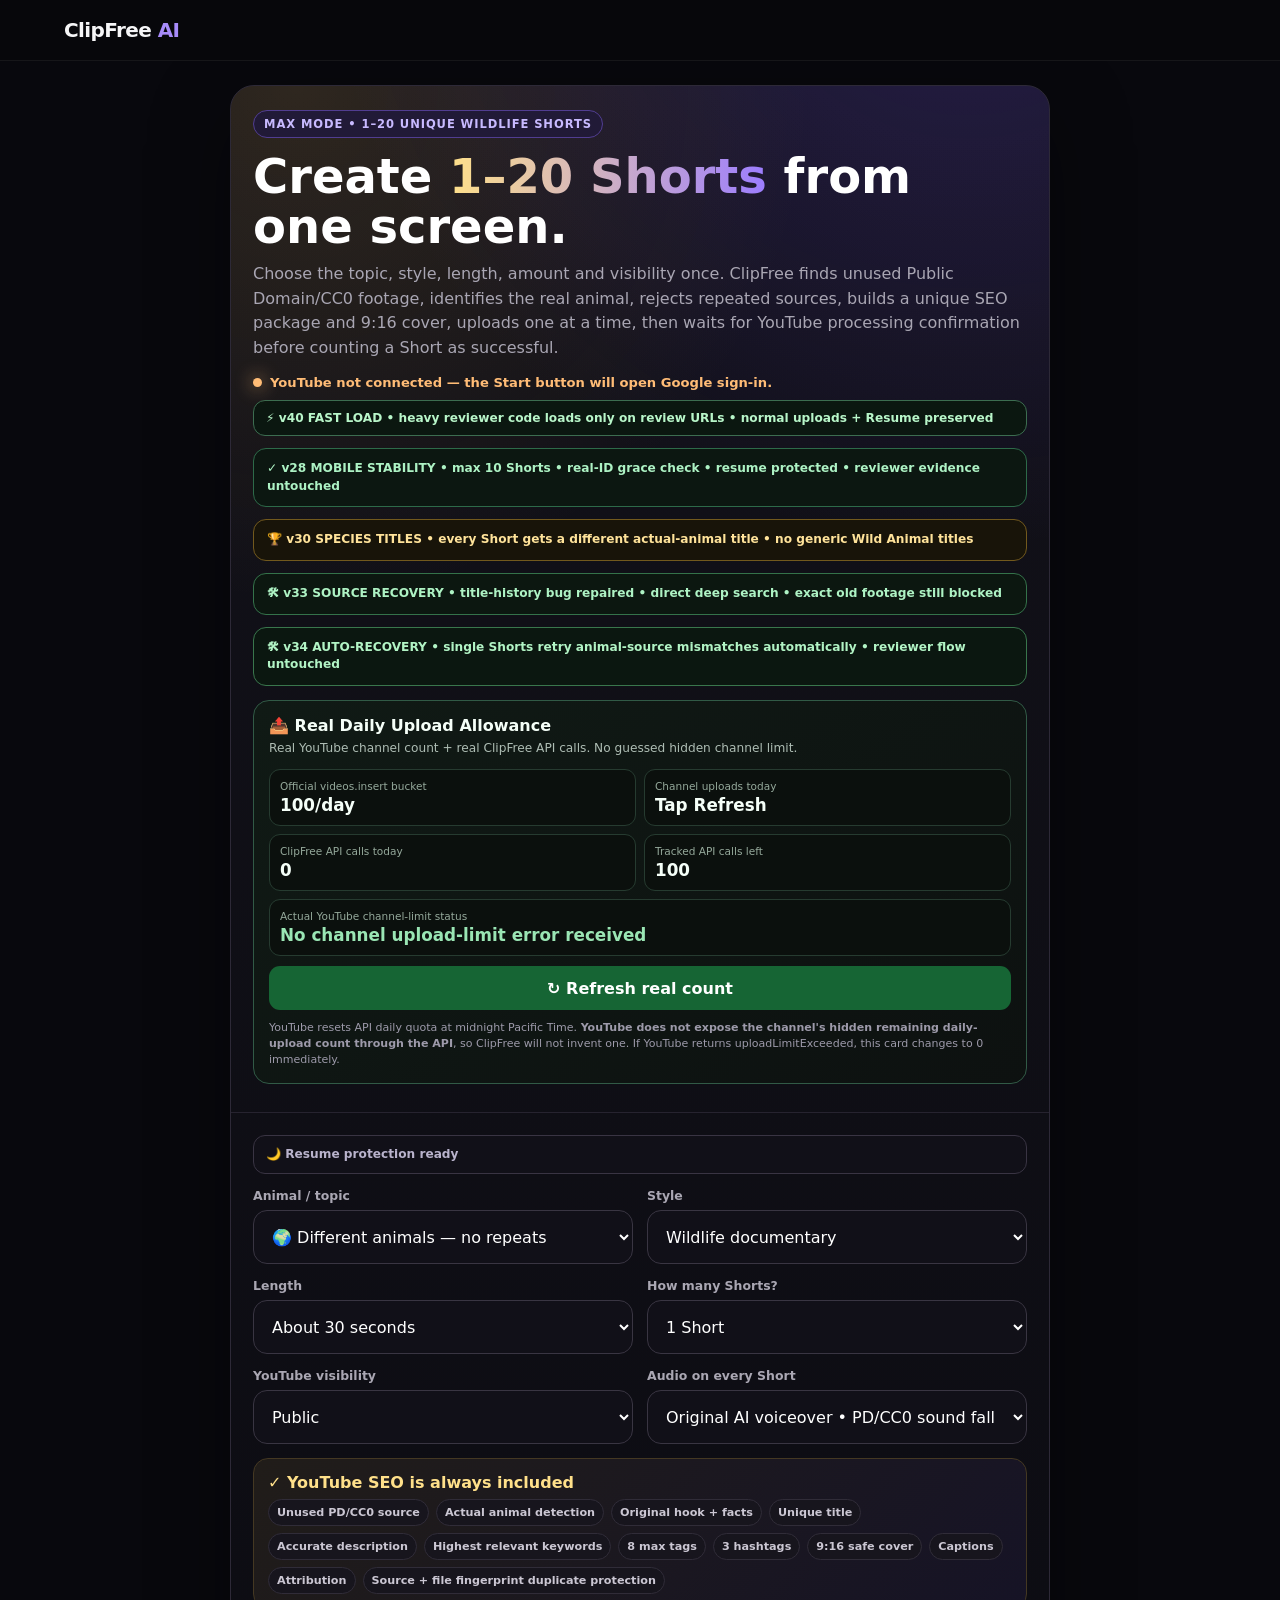
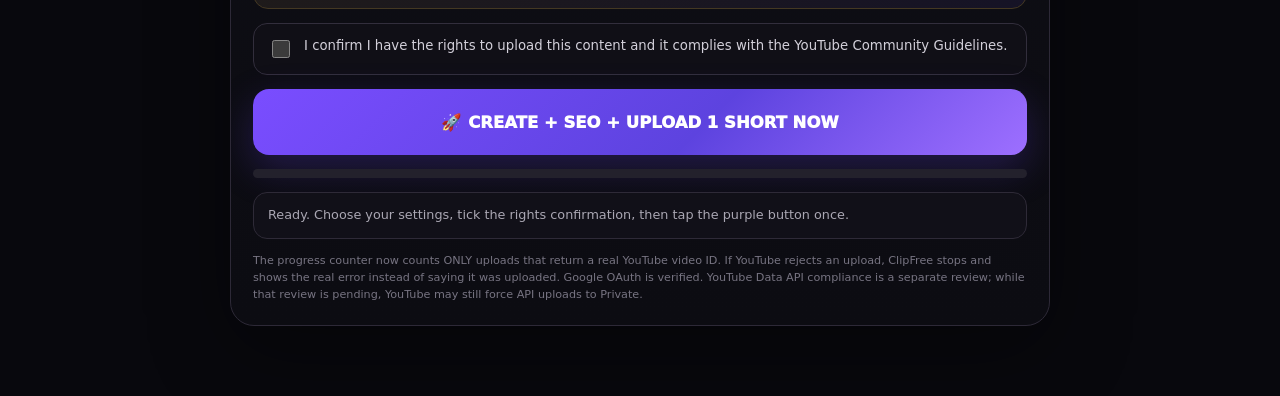
==== index.html @ 830892ad "Add files via upload" ====
<!doctype html>
<html lang="en">
<head>
  <meta charset="utf-8" />
  <meta name="viewport" content="width=device-width,initial-scale=1" />
  <meta name="theme-color" content="#0b0b10" />
  <title>ClipFree AI — Video Clipper + YouTube Growth Suite</title>
  <meta name="description" content="Automatic browser-based AI clipping, YouTube SEO, channel analytics, Creative Commons discovery and YouTube uploads. No watermark added by the app." />
  <meta name="keywords" content="AI video clipper, YouTube Shorts, YouTube SEO, channel analytics, Creative Commons video finder, no watermark video clipper" />
  <meta name="robots" content="index,follow" />
  <meta property="og:type" content="website" />
  <meta property="og:title" content="ClipFree AI — Video Clipper + YouTube Growth Suite" />
  <meta property="og:description" content="Clip videos, build YouTube metadata, review channel performance and upload from one browser-based tool." />
  <meta name="twitter:card" content="summary_large_image" />
  <link rel="stylesheet" href="styles.css" />
  <script src="https://accounts.google.com/gsi/client" async defer></script>
  <script type="application/ld+json">
  {
    "@context":"https://schema.org",
    "@type":"WebApplication",
    "name":"ClipFree AI",
    "applicationCategory":"MultimediaApplication",
    "operatingSystem":"Any modern web browser",
    "offers":{"@type":"Offer","price":"0","priceCurrency":"USD"},
    "description":"Browser-based AI-assisted video clipping, YouTube metadata generation, analytics and channel workflow tools."
  }
  </script>
</head>
<body>
  <header class="topbar">
    <a class="brand" href="#">ClipFree <span>AI</span></a>
    <nav>
      <a href="#verification-demo">Demo</a>
      <a href="#category-wizard">Categories</a>
      <a href="#autopilot">Full Auto</a>
      <a href="#animal-generator">Animal AI</a>
      <a href="#studio">Clip Studio</a>
      <a href="#youtube-growth">YouTube Growth</a>
      <a href="#finder">Reusable Finder</a>
      <a href="#donate">Donate ❤️</a>
      <a class="pill" href="#setup">Setup</a>
    </nav>
  </header>

  <main>
    <section class="hero">
      <div class="badge">AUTO CLIPPING • YOUTUBE SEO • CHANNEL ANALYTICS • NO WATERMARK</div>
      <h1>Turn one video into <span>a complete YouTube workflow.</span></h1>
      <p class="lead">ClipFree AI can transcribe videos, find strong moments, export Shorts, generate YouTube metadata, review your channel analytics, find Creative Commons source videos and upload finished clips after you connect your own YouTube account.</p>
      <div class="hero-actions">
        <a class="primary" href="#autopilot">Start FULL AUTO</a>
        <a class="secondary" href="#animal-generator">Create animal Short</a>
        <button class="secondary donate-action" type="button">Donate to charity ❤️</button>
      </div>
      <div class="trust-row">
        <span>✓ Runs in your browser</span><span>✓ No watermark added</span><span>✓ No paid AI API required</span><span>✓ Official YouTube APIs</span><span>✓ You stay in control of publishing</span>
      </div>
    </section>

    <section id="verification-demo" class="growth-shell" style="padding-top:18px;padding-bottom:18px">
      <section class="growth-card wide-card" style="border:1px solid rgba(139,92,246,.55)">
        <div class="card-body">
          <div class="badge">GOOGLE VERIFICATION DEMO • QUICK ACCESS</div>
          <h2 style="margin-bottom:8px">Everything for the OAuth demo is together here.</h2>
          <p class="subcopy" style="margin-bottom:14px">Use these buttons while screen-recording. They use ClipFree's existing YouTube controls and do not change the OAuth permissions.</p>

          <div class="hero-actions" style="display:flex;flex-wrap:wrap;gap:10px;align-items:center">
            <a class="secondary" href="privacy.html" target="_blank" rel="noopener">1. Privacy Policy</a>
            <button id="demoConnectYoutube" class="primary" type="button">2. Connect YouTube</button>
            <a class="secondary" href="#youtube-growth">3. Analytics</a>
            <a class="secondary" href="#upload">4. Upload Tools</a>
            <button id="demoDisconnectYoutube" class="secondary" type="button">5. Disconnect</button>
          </div>

          <div class="notice subtle" style="margin-top:14px">
            <strong>Fast recording order:</strong> Privacy → Connect → Google consent → Analytics → Upload Tools → Disconnect.
          </div>
        </div>
      </section>
    </section>

    <section id="category-wizard" class="growth-shell">
      <div class="section-title">
        <div>
          <div class="badge">CATEGORY PAGES • STEP BY STEP</div>
          <h2>Choose a category, then tap Next.</h2>
          <p>This quick setup fills the existing FULL AUTO and Animal AI controls for you. Use Back and Next like separate pages, then start the workflow from the final page.</p>
        </div>
      </div>

      <section class="growth-card category-wizard-card">
        <div class="card-body">
          <div class="category-wizard-progress" aria-label="Setup progress">
            <span data-wizard-dot="0" class="active">1</span>
            <span data-wizard-dot="1">2</span>
            <span data-wizard-dot="2">3</span>
            <span data-wizard-dot="3">4</span>
          </div>

          <div class="category-wizard-page active" data-wizard-page="0">
            <h3>Page 1 — Choose your category</h3>
            <p class="subcopy">Pick the type of Shorts you want ClipFree to create automatically.</p>
            <div class="category-choice-grid">
              <button type="button" class="category-choice" data-category="lions" data-topic="lion wildlife">🦁 <strong>Lions</strong><span>Big-cat wildlife</span></button>
              <button type="button" class="category-choice" data-category="wildlife" data-topic="wild animals wildlife nature">🌍 <strong>Wildlife</strong><span>Mixed wild animals</span></button>
              <button type="button" class="category-choice" data-category="kittens" data-topic="cute kitten cat playing">🐱 <strong>Kittens</strong><span>Cute cat Shorts</span></button>
              <button type="button" class="category-choice" data-category="puppies" data-topic="cute puppy dog playing">🐶 <strong>Puppies</strong><span>Cute dog Shorts</span></button>
              <button type="button" class="category-choice" data-category="tigers" data-topic="tiger wildlife">🐅 <strong>Tigers</strong><span>Wild big cats</span></button>
              <button type="button" class="category-choice" data-category="elephants" data-topic="elephant wildlife">🐘 <strong>Elephants</strong><span>Safari wildlife</span></button>
              <button type="button" class="category-choice" data-category="wolves" data-topic="wolf wildlife">🐺 <strong>Wolves</strong><span>Predator wildlife</span></button>
              <button type="button" class="category-choice" data-category="bears" data-topic="bear wildlife">🐻 <strong>Bears</strong><span>Wildlife moments</span></button>
            </div>
          </div>

          <div class="category-wizard-page" data-wizard-page="1">
            <h3>Page 2 — Choose the style</h3>
            <p class="subcopy">This controls the story tone and title style. FULL AUTO still checks the actual source before making action claims.</p>
            <div class="category-choice-grid style-grid">
              <button type="button" class="category-choice" data-style="documentary">🎬 <strong>Documentary</strong><span>Clear facts and wildlife context</span></button>
              <button type="button" class="category-choice" data-style="dramatic">⚡ <strong>Dramatic</strong><span>Stronger hooks and action</span></button>
              <button type="button" class="category-choice" data-style="cute">❤️ <strong>Cute</strong><span>Warm, friendly packaging</span></button>
              <button type="button" class="category-choice" data-style="calm">🌿 <strong>Calm</strong><span>Relaxed nature tone</span></button>
            </div>
          </div>

          <div class="category-wizard-page" data-wizard-page="2">
            <h3>Page 3 — Batch and publishing</h3>
            <div class="form-grid category-wizard-form">
              <label><span>How many Shorts?</span>
                <select id="wizardBatchCount">
                  <option value="1">1 Short</option><option value="2">2 Shorts</option><option value="3" selected>3 Shorts</option>
                  <option value="4">4 Shorts</option><option value="5">5 Shorts</option><option value="6">6 Shorts</option>
                  <option value="7">7 Shorts</option><option value="8">8 Shorts</option>
                </select>
              </label>
              <label><span>Visibility</span>
                <select id="wizardPrivacy">
                  <option value="private" selected>Private — safest until API audit passes</option>
                  <option value="unlisted">Unlisted</option>
                  <option value="public">Public — use after YouTube approval</option>
                </select>
              </label>
              <label><span>Audience strategy</span>
                <select id="wizardAudience">
                  <option value="premium-en" selected>International English — US, Canada, UK, Australia, NZ</option>
                </select>
              </label>
            </div>
            <div class="notice subtle">The app can optimize packaging for these English-speaking markets, but YouTube decides which viewers receive each Short.</div>
          </div>

          <div class="category-wizard-page" data-wizard-page="3">
            <h3>Page 4 — Ready</h3>
            <div id="wizardSummary" class="notice good">Choose a category and style to finish setup.</div>
            <div class="wizard-final-actions">
              <button id="wizardStartAnimal" type="button" class="primary">Open Animal AI setup</button>
              <button id="wizardStartAuto" type="button" class="secondary">Open FULL AUTO setup</button>
            </div>
            <p class="subcopy">Your category, topic, style, batch size and visibility are copied into the existing ClipFree controls automatically.</p>
          </div>

          <div class="category-wizard-nav">
            <button id="wizardBack" type="button" class="secondary" disabled>← Back</button>
            <span id="wizardPageLabel">Page 1 of 4</span>
            <button id="wizardNext" type="button" class="primary">Next →</button>
          </div>
        </div>
      </section>
    </section>

    <section id="autopilot" class="growth-shell autopilot-shell">
      <div class="section-title">
        <div>
          <div class="badge">FULL AUTO • FREE VIDEO FINDER • YOUTUBE UPLOAD</div>
          <h2>Pick a source once. ClipFree handles the rest.</h2>
          <p>Use your own video or let ClipFree search Wikimedia Commons for downloadable, openly licensed video. After a source is chosen it can automatically transcribe, find the strongest moment, crop to 9:16, create captions and a thumbnail, generate YouTube SEO and attribution, upload to YouTube, and add the upload to a Shorts playlist.</p>
        </div>
      </div>

      <div class="autopilot-grid">
        <section class="growth-card autopilot-card">
          <div class="card-body form-grid">
            <h3>Option 1 — Find a free video automatically</h3>
            <label><span>Topic</span><input id="autoTopic" type="search" placeholder="e.g. lions, wildlife, animal rescue" /></label>
            <label><span>How many vertical Shorts?</span>
              <select id="autoBatchCount">
                <option value="1" selected>1 Short</option><option value="2">2 Shorts</option><option value="3">3 Shorts</option><option value="4">4 Shorts</option>
                <option value="5">5 Shorts</option><option value="6">6 Shorts</option><option value="7">7 Shorts</option><option value="8">8 Shorts</option>
              </select>
            </label>
            <label><span>FULL AUTO visibility</span>
              <select id="autoPrivacy">
                <option value="private" selected>Private — use until YouTube API audit passes</option>
                <option value="unlisted">Unlisted</option>
                <option value="public">Public — use after YouTube approves the API project</option>
              </select>
            </label>
            <label class="checkline"><input id="autoUploadCertification" type="checkbox" /> I confirm I have the rights to upload this content and it complies with the <a href="https://www.youtube.com/howyoutubeworks/policies/community-guidelines/" target="_blank" rel="noopener">YouTube Community Guidelines</a>.</label>
            <button id="autoFindCreateUpload" class="primary">Find free videos → create → upload batch</button>
            <div id="autoFinderStatus" class="notice subtle">Uses Wikimedia Commons videos with straightforward reuse licences such as Public Domain, CC0 or CC BY. ClipFree keeps source/licence attribution with the upload.</div>
          </div>
        </section>

        <section class="growth-card autopilot-card">
          <div class="card-body form-grid">
            <h3>Option 2 — Use your own video</h3>
            <label class="upload-box compact-upload" for="autoLocalFile">
              <input id="autoLocalFile" type="file" accept="video/*" multiple />
              <strong id="autoLocalFileLabel">Choose 1–8 videos</strong>
              <span>ClipFree processes and uploads them one at a time so your phone uses less memory.</span>
            </label>
            <button id="autoStartLocal" class="primary" disabled>Auto create + upload selected videos</button>
          </div>
        </section>
      </div>

      <section class="growth-card wide-card autopilot-progress-card">
        <div class="card-body">
          <div class="status-line"><span>FULL AUTO status</span><strong id="autoStatusText">Ready</strong></div>
          <div class="progress"><div id="autoProgressBar"></div></div>
          <div id="autoStatusDetail" class="notice subtle">Connect YouTube once, then choose a source. For new/unverified YouTube API projects, Google may force automatic uploads to Private until the project passes its audit.</div>
        </div>
      </section>

      <section class="growth-card wide-card">
        <div class="panel-head">
          <div><h3>Reliable upload queue</h3><p class="subcopy">Each Short is tracked separately. Retryable YouTube server errors are retried automatically up to 3 times. Failed items remain visible instead of disappearing.</p></div>
          <button id="retryFailedUploads" class="secondary small-btn" type="button">Retry failed</button>
        </div>
        <div id="uploadQueue" class="card-body muted">No FULL AUTO jobs yet.</div>
      </section>

      <section class="growth-card wide-card">
        <div class="panel-head"><div><h3>Free downloadable video results</h3><p class="subcopy">These results come from Wikimedia Commons, not YouTube ripping. FULL AUTO filters for Public Domain, CC0 or attribution-only CC BY sources and keeps the source/licence credit in the YouTube description.</p></div></div>
        <div id="commonsResults" class="video-result-grid card-body"></div>
      </section>
    </section>

    <section id="animal-generator" class="growth-shell animal-shell">
      <div class="section-title">
        <div>
          <div class="badge">FREE AI-ASSISTED ANIMAL SHORTS GENERATOR</div>
          <h2>Lions, wildlife, kittens and puppies — up to 8 at once.</h2>
          <p>ClipFree finds multiple reusable animal clips from Wikimedia Commons, builds fresh vertical 9:16 montages in your browser, adds open-licensed real animal sounds when available, creates story captions and stronger thumbnails, then sends every Short through SEO, attribution, upload and Shorts-playlist automation.</p>
        </div>
      </div>

      <div class="animal-preset-row" role="group" aria-label="Animal presets">
        <button class="animal-preset active" data-animal-preset="lions" type="button">🦁 Lions</button>
        <button class="animal-preset" data-animal-preset="wildlife" type="button">🦒 Wild animals</button>
        <button class="animal-preset" data-animal-preset="kittens" type="button">🐱 Cute kittens</button>
        <button class="animal-preset" data-animal-preset="puppies" type="button">🐶 Cute puppies</button>
      </div>

      <div class="autopilot-grid">
        <section class="growth-card">
          <div class="card-body form-grid">
            <h3>Animal video idea</h3>
            <label><span>Custom topic <em>(optional)</em></span><input id="animalTopic" placeholder="e.g. lion cubs playing, funny kittens, safari animals" /></label>
            <label><span>Style</span>
              <select id="animalStyle">
                <option value="documentary" selected>Wildlife documentary</option>
                <option value="cute">Cute & wholesome</option>
                <option value="dramatic">Dramatic / epic</option>
                <option value="calm">Calm / relaxing</option>
              </select>
            </label>
            <label><span>Target length</span>
              <select id="animalDuration">
                <option value="10">About 10 seconds</option>
                <option value="15">About 15 seconds</option>
                <option value="24">About 24 seconds</option>
                <option value="30" selected>About 30 seconds</option>
                <option value="45">About 45 seconds</option>
                <option value="60">About 60 seconds</option>
              </select>
            </label>
            <label><span>How many Shorts in this batch?</span>
              <select id="animalBatchCount">
                <option value="1" selected>1 Short</option><option value="2">2 Shorts</option><option value="3">3 Shorts</option><option value="4">4 Shorts</option>
                <option value="5">5 Shorts</option><option value="6">6 Shorts</option><option value="7">7 Shorts</option><option value="8">8 Shorts</option>
              </select>
            </label>
            <label class="checkline"><input id="animalSounds" type="checkbox" checked disabled /> Every Short gets sound: original local AI voiceover first, strict PD/CC0 animal audio fallback</label>
            <button id="generateAnimalVideo" class="primary big-auto-button" type="button">✨ Generate + upload animal Shorts</button>
            <div id="animalGeneratorStatus" class="notice subtle">Choose 1–8. ClipFree creates each vertical 9:16 Short one at a time, adds SEO, story captions, thumbnail, attribution and real animal audio when available, then uploads automatically.</div>
            <div class="progress"><div id="animalGeneratorProgress"></div></div>
          </div>
        </section>

        <section class="growth-card">
          <div class="panel-head"><div><h3>Sources used</h3><p class="subcopy">ClipFree only uses results whose metadata indicates a straightforward reuse licence. Always keep the generated attribution in the description.</p></div></div>
          <div id="animalSourceResults" class="animal-source-list card-body muted">Press Generate to find suitable sources.</div>
        </section>
      </div>
    </section>

    <section id="studio" class="studio-shell">
      <aside class="sidebar">
        <h2>Automatic Clip Studio</h2>
        <p>Choose a video. With Auto Mode enabled, the site handles transcription, highlight selection, SEO and export.</p>

        <label class="upload-box" for="videoInput">
          <input id="videoInput" type="file" accept="video/*" />
          <strong>Choose a video</strong>
          <span>MP4, MOV, WebM and most browser-readable formats</span>
        </label>

        <label class="toggle-card">
          <span>
            <strong>Auto Mode</strong>
            <small>Analyze → best highlight → YouTube SEO → export</small>
          </span>
          <input id="autoMode" type="checkbox" checked />
        </label>

        <label class="toggle-card compact-toggle">
          <span>
            <strong>Auto-export best clip</strong>
            <small>Automatically renders the top-ranked clip</small>
          </span>
          <input id="autoExport" type="checkbox" checked />
        </label>

        <div class="control-group">
          <label for="ratio">Output format</label>
          <select id="ratio">
            <option value="9:16" selected>9:16 — YouTube Shorts / Reels / TikTok</option>
            <option value="1:1">1:1 — Square</option>
            <option value="16:9">16:9 — YouTube / Landscape</option>
            <option value="original">Original</option>
          </select>
        </div>

        <div class="control-group">
          <label for="clipLength">Automatic clip length</label>
          <select id="clipLength">
            <option value="30">Around 30 seconds</option>
            <option value="45" selected>Around 45 seconds</option>
            <option value="60">Up to 60 seconds</option>
          </select>
        </div>

        <div class="control-group inline-two">
          <div>
            <label for="startTime">Start (sec)</label>
            <input id="startTime" type="number" min="0" step="0.1" value="0" />
          </div>
          <div>
            <label for="endTime">End (sec)</label>
            <input id="endTime" type="number" min="0" step="0.1" value="30" />
          </div>
        </div>

        <button id="aiButton" class="primary full" disabled>Run automatic AI</button>
        <button id="exportButton" class="secondary full" disabled>Export selected clip</button>

        <div class="status-card">
          <div class="status-line"><span>Status</span><strong id="statusText">Waiting for a video</strong></div>
          <div class="progress"><div id="progressBar"></div></div>
          <small id="statusHint">First use may download the free AI model and video engine.</small>
        </div>
      </aside>

      <section class="workspace">
        <div class="video-card">
          <video id="preview" controls playsinline></video>
          <div id="emptyPreview" class="empty-preview">
            <div class="play-icon">▶</div>
            <h3>Your video preview will appear here</h3>
            <p>Auto Mode starts after the video is ready.</p>
          </div>
        </div>

        <div class="panel-grid">
          <section class="panel">
            <div class="panel-head">
              <h3>AI highlights</h3>
              <span id="highlightCount" class="counter">0 clips</span>
            </div>
            <div id="highlights" class="highlights empty-list">Upload a video to automatically find highlights.</div>
          </section>

          <section class="panel">
            <div class="panel-head"><h3>Transcript</h3><button id="copyTranscript" class="text-btn" disabled>Copy</button></div>
            <div id="transcript" class="transcript empty-list">Your transcript will appear here.</div>
          </section>
        </div>

        <section class="seo-panel">
          <div class="panel-head seo-head">
            <div>
              <h3>YouTube SEO Pack</h3>
              <p>Automatically generated from the selected clip.</p>
            </div>
            <button id="copySeo" class="secondary small-btn" disabled>Copy all SEO</button>
          </div>

          <div class="seo-grid">
            <label class="seo-field seo-title-field">
              <span>YouTube title</span>
              <textarea id="seoTitle" rows="2" placeholder="Generated title will appear here"></textarea>
              <button class="copy-field" data-copy="seoTitle" disabled>Copy title</button>
            </label>

            <label class="seo-field seo-description-field">
              <span>Description</span>
              <textarea id="seoDescription" rows="7" placeholder="Generated description will appear here"></textarea>
              <button class="copy-field" data-copy="seoDescription" disabled>Copy description</button>
            </label>

            <label class="seo-field">
              <span>Tags / keywords</span>
              <textarea id="seoTags" rows="5" placeholder="Generated tags will appear here"></textarea>
              <button class="copy-field" data-copy="seoTags" disabled>Copy tags</button>
            </label>

            <label class="seo-field">
              <span>Hashtags</span>
              <textarea id="seoHashtags" rows="5" placeholder="Generated hashtags will appear here"></textarea>
              <button class="copy-field" data-copy="seoHashtags" disabled>Copy hashtags</button>
            </label>
          </div>

          <div class="seo-actions">
            <button id="downloadSeo" class="secondary" disabled>Download SEO text</button>
            <button id="downloadSrt" class="secondary" disabled>Download captions (.srt)</button>
          </div>
        </section>

        <section id="downloadPanel" class="download-panel hidden">
          <div>
            <strong>Your clip is ready</strong>
            <p>No watermark added. The finished clip can also be sent to the YouTube Upload section below.</p>
          </div>
          <a id="downloadLink" class="primary" download="clipfree-ai-youtube-short.mp4">Download clip</a>
        </section>
      </section>
    </section>

    <section id="youtube-growth" class="growth-shell">
      <div class="section-title">
        <div>
          <div class="badge">YOUTUBE GROWTH DASHBOARD</div>
          <h2>Use your real channel data, not guesses.</h2>
          <p>Connect your own YouTube channel to review views, estimated watch time, subscriber gains, top videos and metadata opportunities.</p>
        </div>
        <div class="connect-actions">
          <a href="#upload" aria-label="Go to ClipFree's YouTube upload tools" style="display:inline-flex;align-items:center;justify-content:center;background:#111;border-radius:10px;padding:8px 12px;text-decoration:none">
            <img src="https://developers.google.com/static/youtube/images/developed-with-youtube-sentence-case-light.png" alt="Developed with YouTube" style="display:block;width:180px;max-width:42vw;height:auto" />
          </a>
          <button id="connectYoutube" class="primary">Connect YouTube</button>
          <button id="disconnectYoutube" class="secondary hidden">Disconnect</button>
        </div>
      </div>

      <div class="notice subtle" style="margin-bottom:12px">
        <strong>Before you connect:</strong> ClipFree AI requests only the Google/YouTube permissions used by the features shown on this page: permission to view and manage your YouTube videos, captions, playlists and channel data needed for creator/upload tools, plus read-only access to your YouTube Analytics reports. ClipFree uses this data only to provide the features you choose in this browser. It does not sell Google user data, use it for advertising, or use it to train AI models. Google shows its own consent screen before access is granted. You can disconnect and revoke access at any time. <a href="privacy.html">Read the Privacy Policy</a>.
      </div>
      <div class="notice subtle" style="margin-bottom:12px">
        <strong>OAuth scopes used:</strong> <code>youtube.force-ssl</code> for YouTube creator/upload/channel actions and <code>yt-analytics.readonly</code> for the analytics dashboard. ClipFree AI is an independent application and is not endorsed by YouTube.
      </div>

      <div id="youtubeConnectionStatus" class="notice">YouTube is not connected yet. Add your Google OAuth Client ID in Setup, then connect.</div>

      <div class="metric-grid">
        <article class="metric-card"><span>Views · last 28 days</span><strong id="metricViews">—</strong></article>
        <article class="metric-card"><span>Estimated watch hours</span><strong id="metricWatchHours">—</strong></article>
        <article class="metric-card"><span>Average view duration</span><strong id="metricAvgDuration">—</strong></article>
        <article class="metric-card"><span>Net subscribers</span><strong id="metricNetSubs">—</strong></article>
      </div>

      <div class="growth-grid">
        <section class="growth-card">
          <div class="panel-head"><h3>Channel snapshot</h3><button id="refreshChannel" class="text-btn" disabled>Refresh</button></div>
          <div id="channelSnapshot" class="card-body muted">Connect YouTube to load your channel.</div>
        </section>

        <section class="growth-card">
          <div class="panel-head"><h3>Automatic growth plan</h3><button id="buildGrowthPlan" class="text-btn" disabled>Rebuild</button></div>
          <div id="growthPlan" class="card-body muted">Your plan will be generated from your recent videos and analytics.</div>
        </section>
      </div>

      <section class="growth-card wide-card">
        <div class="panel-head">
          <div><h3>Video opportunities</h3><p class="subcopy">Metadata completeness + real performance data where available.</p></div>
          <div class="mini-actions"><button id="autoOptimizeChannel" class="primary small-btn" disabled>Auto-optimize channel</button><button id="autoFixMetadata" class="secondary small-btn" disabled>Auto-fill incomplete</button><button id="loadMoreVideos" class="secondary small-btn" disabled>Refresh videos</button></div>
        </div>
        <div id="videoAuditTable" class="table-wrap muted">Connect YouTube to audit your videos.</div>
      </section>

      <section class="growth-card wide-card">
        <div class="panel-head"><div><h3>Channel description helper</h3><p class="subcopy">Build a clearer channel description from your real content themes. You review it before applying.</p></div></div>
        <div class="editor-row">
          <textarea id="channelDescriptionDraft" rows="7" placeholder="Connect YouTube, then generate a suggested channel description."></textarea>
          <div class="stack-actions">
            <button id="generateChannelDescription" class="secondary" disabled>Generate description</button>
            <button id="applyChannelDescription" class="primary" disabled>Apply to YouTube</button>
          </div>
        </div>
      </section>
    </section>

    <section id="finder" class="growth-shell">
      <div class="section-title">
        <div>
          <div class="badge">YOUTUBE CREATIVE COMMONS DISCOVERY</div>
          <h2>Find YouTube videos marked for reuse.</h2>
          <p>This separate discovery tool searches videos YouTube reports as Creative Commons and builds attribution text. It does not rip or download YouTube videos. For a source ClipFree can automatically download and process, use the FULL AUTO Wikimedia Commons finder above.</p>
        </div>
      </div>

      <div class="finder-bar">
        <input id="ccSearchQuery" type="search" placeholder="Search a topic, e.g. New Zealand travel" />
        <button id="ccSearchButton" class="primary">Find Creative Commons videos</button>
      </div>
      <div id="ccFinderStatus" class="notice subtle">Connect YouTube or add an API key in Setup to search.</div>
      <div id="ccResults" class="video-result-grid"></div>
    </section>

    <section id="upload" class="growth-shell">
      <div class="section-title">
        <div>
          <div class="badge">YOUTUBE UPLOAD</div>
          <h2>Upload your finished clip with the SEO pack.</h2>
          <p>FULL AUTO can use this section automatically. You can also use it manually to upload a generated clip or your own video with title, description, tags, captions, thumbnail and playlist options.</p>
        </div>
      </div>

      <div class="upload-grid">
        <section class="growth-card">
          <div class="card-body">
            <label class="upload-box compact-upload" for="youtubeUploadFile">
              <input id="youtubeUploadFile" type="file" accept="video/*" />
              <strong id="youtubeUploadFileLabel">Use generated clip or choose a video</strong>
              <span>The generated ClipFree export is selected automatically when available.</span>
            </label>
            <div id="youtubeUploadReady" class="notice subtle">No upload file selected yet.</div>
          </div>
        </section>

        <section class="growth-card">
          <div class="card-body form-grid">
            <label><span>Title</span><input id="uploadTitle" maxlength="100" placeholder="YouTube title" /></label>
            <label><span>Description</span><textarea id="uploadDescription" rows="7" placeholder="YouTube description"></textarea></label>
            <label><span>Tags</span><textarea id="uploadTags" rows="3" placeholder="tag one, tag two"></textarea></label>
            <div class="inline-three">
              <label><span>Privacy</span><select id="uploadPrivacy"><option value="private" selected>Private</option><option value="unlisted">Unlisted</option><option value="public">Public</option></select></label>
              <label><span>Category</span><select id="uploadCategory"><option value="22" selected>People & Blogs</option><option value="15">Pets & Animals</option><option value="24">Entertainment</option><option value="10">Music</option><option value="26">Howto & Style</option><option value="28">Science & Technology</option><option value="27">Education</option></select></label>
              <label><span>Audience</span><select id="uploadMadeForKids"><option value="false" selected>Not made for kids</option><option value="true">Made for kids</option></select></label>
            </div>
            <label><span>Add to playlist after upload <em>(optional)</em></span><select id="uploadPlaylist"><option value="">No playlist</option></select></label>
            <label class="checkline"><input id="uploadCaptions" type="checkbox" checked /> Upload generated English SRT captions when available</label>
            <label class="checkline"><input id="uploadThumbnail" type="checkbox" checked /> Upload the automatically generated thumbnail when available</label>
            <label class="checkline"><input id="notifySubscribers" type="checkbox" /> Notify subscribers about this upload</label>
            <label class="checkline"><input id="uploadCertification" type="checkbox" /> I confirm I have the rights to upload this content and it complies with the <a href="https://www.youtube.com/howyoutubeworks/policies/community-guidelines/" target="_blank" rel="noopener">YouTube Community Guidelines</a>.</label>
            <button id="uploadToYoutube" class="primary" disabled>Upload to YouTube</button>
            <div class="progress upload-progress"><div id="youtubeUploadProgress"></div></div>
            <div id="youtubeUploadStatus" class="notice subtle">Connect YouTube before uploading.</div>
          </div>
        </section>
      </div>
    </section>

    <section id="setup" class="growth-shell setup-shell">
      <div class="section-title">
        <div>
          <div class="badge">ONE-TIME SETUP</div>
          <h2>Connect the official YouTube APIs.</h2>
          <p>Your OAuth Client ID and optional API key are stored only in this browser's local storage. Do not paste a Google client secret into this website.</p>
        </div>
      </div>

      <div class="setup-grid">
        <section class="growth-card">
          <div class="card-body form-grid">
            <label><span>Google OAuth Client ID</span><input id="googleClientId" placeholder="1234567890-xxxx.apps.googleusercontent.com" autocomplete="off" /></label>
            <label><span>YouTube API key <em>(optional)</em></span><input id="youtubeApiKey" placeholder="Used only for public Creative Commons searches before login" autocomplete="off" /></label>
            <button id="saveYoutubeSettings" class="primary">Save settings on this device</button>
            <button id="runDiagnostics" class="secondary">Run browser diagnostics</button>
            <button id="clearYoutubeSettings" class="secondary">Clear saved settings</button>
            <div id="settingsStatus" class="notice subtle">No credentials are bundled in this website.</div>
            <div id="diagnosticsStatus" class="notice subtle hidden"></div>
            <div class="notice subtle">
              <strong>YouTube API compliance:</strong> For API uploads to be eligible for Public visibility, YouTube requires newer unverified API projects to pass a compliance audit. Use the official
              <a href="https://support.google.com/youtube/contact/yt_api_form" target="_blank" rel="noopener">YouTube Data API audit form</a>.
              Keep <a href="privacy.html">Privacy Policy</a>, <a href="terms.html">Terms</a>, and the <a href="https://www.youtube.com/t/terms" target="_blank" rel="noopener">YouTube Terms</a> available for review.
            </div>
            <div class="notice subtle">
              <strong>Google OAuth verification disclosure:</strong> ClipFree requests <code>youtube.force-ssl</code> because its visible creator tools can upload videos/captions/thumbnails, manage playlists and perform channel actions you initiate, and <code>yt-analytics.readonly</code> because the visible analytics dashboard reads your YouTube Analytics reports. Access tokens stay in page memory for the active session; the static GitHub Pages build does not operate a server database that stores your token or channel analytics.
            </div>
          </div>
        </section>

        <section class="growth-card">
          <div class="card-body form-grid">
            <h3>Charity donation button ❤️</h3>
            <p class="subcopy">For the safest setup, use the charity or fundraiser's official donation page so ClipFree never handles the money.</p>
            <label><span>Charity / fundraiser name</span><input id="charityName" placeholder="e.g. SPCA New Zealand" autocomplete="off" /></label>
            <label><span>Official donation URL</span><input id="charityDonationUrl" placeholder="https://..." inputmode="url" autocomplete="off" /></label>
            <button id="saveCharitySettings" class="primary" type="button">Save charity donation link</button>
            <div id="charitySettingsStatus" class="notice subtle">No donation link has been configured yet.</div>
          </div>
        </section>

        <section class="growth-card">
          <div class="card-body setup-steps">
            <h3>Google Cloud setup</h3>
            <ol>
              <li>Create or open a Google Cloud project.</li>
              <li>Enable <strong>YouTube Data API v3</strong> and <strong>YouTube Analytics API</strong>.</li>
              <li>Create an <strong>OAuth 2.0 Client ID → Web application</strong>.</li>
              <li>Add <code>https://frymastercheese.github.io</code> as an Authorized JavaScript origin.</li>
              <li>Paste the Client ID into the box on the left and save.</li>
              <li>For Google app details, you can use <code>https://frymastercheese.github.io/Video-clipper/privacy.html</code> and <code>https://frymastercheese.github.io/Video-clipper/terms.html</code>.</li>
              <li>Optional: create a restricted API key for Creative Commons search without logging in.</li>
            </ol>
            <p class="warning-copy">For safety, this build never asks for your Google password or a client secret. Google handles sign-in directly.</p>
          </div>
        </section>
      </div>
    </section>

    <section id="donate" class="growth-shell donation-shell">
      <div class="donation-card">
        <div>
          <div class="badge">GIVE BACK ❤️</div>
          <h2>Support a charity directly.</h2>
          <p id="donationMessage">The owner can connect an official charity or fundraiser donation page in Setup. ClipFree does not collect or hold the donation.</p>
        </div>
        <button class="primary donation-main donate-action" type="button">Donate to charity ❤️</button>
      </div>
    </section>

    <section id="how" class="info-section">
      <h2>What the automation does</h2>
      <div class="cards">
        <article><span>1</span><h3>Create</h3><p>Use your own video, automatically find reusable footage, or generate a fresh multi-source animal montage.</p></article>
        <article><span>2</span><h3>Package</h3><p>Builds a title, description, tags, hashtags and timestamped captions from the selected clip.</p></article>
        <article><span>3</span><h3>Review growth</h3><p>Uses your YouTube analytics to show watch hours, views, subscriber movement and top performers.</p></article>
        <article><span>4</span><h3>Publish</h3><p>FULL AUTO can upload the finished Short, captions and thumbnail, then add it to a Shorts playlist after your channel is connected.</p></article>
      </div>
    </section>

    <section id="privacy" class="privacy-section">
      <h2>Important limits and channel safety</h2>
      <p>ClipFree does not add a watermark or application-level clip counter. Browser memory, CPU/GPU speed, source-video size, API quotas and YouTube account/API restrictions still create practical limits. No tool can guarantee subscribers, views or watch hours. This build is designed to improve workflow and use your real channel data, not fake engagement.</p>
      <p>For reused material, Creative Commons licensing and attribution are only part of the picture. Copyright, commercial-use rights and YouTube's reused/inauthentic-content monetization rules can still apply. ClipFree uses original narration, a fresh vertical edit, captions, source attribution and duplicate-source checks for externally sourced footage. These steps add meaningful transformation, but they cannot guarantee YouTube Partner Program approval.</p>
    </section>
  </main>

  <footer>ClipFree AI • Uses YouTube API Services • Automatic clipping + YouTube workflow tools • No watermark added by the app<br><a href="privacy.html">Privacy Policy</a> • <a href="terms.html">Terms of Service</a> • <a href="https://www.youtube.com/t/terms" target="_blank" rel="noopener">YouTube Terms of Service</a> • <a href="https://policies.google.com/privacy" target="_blank" rel="noopener">Google Privacy Policy</a></footer>

  <script type="module" src="app.js?v=20260929-max4"></script>
  <script type="module" src="video-engine-v7.js?v=20261003-strictanimal11"></script>
  <script type="module" src="youtube.js?v=20261003-strictanimal11"></script>
  <script type="module" src="ai-voiceover.js?v=20261003-compliance10turbo"></script>
  <script type="module" src="animal-generator.js?v=20261003-strictanimal11"></script>
  <script type="module" src="site.js?v=20260929-max4"></script>
  <script type="module" src="premium-auto.js?v=20260929-max4"></script>
  <script type="module" src="originality-lite-v7.js?v=20260929-speedquality7"></script>
  <script type="module" src="category-pages.js?v=20261003-strictanimal11"></script>
  <script type="module" src="upload-speed-boost.js?v=20260929-speedquality7"></script>
  <script type="module" src="compliance-demo-v11.js?v=20261009-v40"></script>
  <script>
    (() => {
      const demoConnect = document.getElementById('demoConnectYoutube');
      const demoDisconnect = document.getElementById('demoDisconnectYoutube');

      demoConnect?.addEventListener('click', () => {
        document.getElementById('connectYoutube')?.click();
      });

      demoDisconnect?.addEventListener('click', () => {
        document.getElementById('disconnectYoutube')?.click();
      });
    })();
  </script>
</body>
</html>
---- styles.css ----
:root{
  color-scheme:dark;
  --bg:#08080c;
  --panel:#111119;
  --panel2:#171720;
  --line:#272735;
  --text:#f5f5f7;
  --muted:#a8a8b6;
  --accent:#7c5cff;
  --accent2:#a78bfa;
  --good:#42d392;
}
*{box-sizing:border-box}
html{scroll-behavior:smooth}
body{margin:0;font-family:Inter,ui-sans-serif,system-ui,-apple-system,BlinkMacSystemFont,"Segoe UI",sans-serif;background:radial-gradient(circle at top,#171027 0,#08080c 34%);color:var(--text)}
a{color:inherit;text-decoration:none}
button,input,select,textarea{font:inherit}
button{cursor:pointer}.hidden{display:none!important}
button:disabled{opacity:.5;cursor:not-allowed}
.topbar{position:sticky;top:0;z-index:20;display:flex;justify-content:space-between;align-items:center;padding:18px clamp(20px,5vw,80px);background:rgba(8,8,12,.78);backdrop-filter:blur(20px);border-bottom:1px solid rgba(255,255,255,.06)}
.brand{font-weight:900;font-size:1.25rem;letter-spacing:-.03em}.brand span{color:var(--accent2)}
nav{display:flex;align-items:center;gap:24px;color:var(--muted);font-size:.94rem}nav a:hover{color:white}.pill{padding:10px 14px;border:1px solid var(--line);border-radius:999px;color:white}
.hero{padding:100px 20px 70px;text-align:center;max-width:1050px;margin:auto}.badge{display:inline-flex;padding:8px 12px;border:1px solid #3d315f;border-radius:999px;background:#171126;color:#c9baff;font-size:.82rem;font-weight:800;letter-spacing:.06em}.hero h1{font-size:clamp(2.6rem,7vw,5.7rem);line-height:.95;letter-spacing:-.065em;margin:25px 0 24px}.hero h1 span{background:linear-gradient(90deg,#fff,#a78bfa,#6ee7f9);-webkit-background-clip:text;background-clip:text;color:transparent}.lead{max-width:820px;margin:auto;color:var(--muted);font-size:clamp(1.05rem,2vw,1.3rem);line-height:1.65}.hero-actions{display:flex;justify-content:center;gap:12px;margin:32px 0 22px;flex-wrap:wrap}.primary,.secondary{display:inline-flex;align-items:center;justify-content:center;border-radius:12px;padding:13px 18px;border:1px solid transparent;font-weight:800}.primary{background:linear-gradient(135deg,var(--accent),#5b47d8);color:white}.primary:hover{filter:brightness(1.1)}.secondary{background:#15151e;border-color:var(--line);color:white}.full{width:100%;margin-top:10px}.small-btn{padding:10px 13px}.trust-row{display:flex;justify-content:center;gap:22px;flex-wrap:wrap;color:#c5c5cf;font-size:.9rem}.trust-row span::first-letter{color:var(--good)}
.studio-shell{max-width:1450px;margin:0 auto 80px;padding:12px 20px;display:grid;grid-template-columns:350px 1fr;gap:20px}.sidebar,.workspace{border:1px solid var(--line);background:rgba(15,15,22,.94);border-radius:18px}.sidebar{padding:22px;align-self:start;position:sticky;top:90px}.sidebar h2{margin:0 0 8px}.sidebar>p{color:var(--muted);font-size:.9rem;line-height:1.5;margin-top:0}.upload-box{border:1.5px dashed #47475d;border-radius:14px;min-height:130px;display:flex;flex-direction:column;align-items:center;justify-content:center;text-align:center;padding:18px;margin:22px 0;background:#0d0d13}.upload-box:hover{border-color:var(--accent2)}.upload-box input{display:none}.upload-box strong{font-size:1rem}.upload-box span{font-size:.78rem;color:var(--muted);margin-top:7px}
.toggle-card{display:flex;align-items:center;justify-content:space-between;gap:14px;background:#151125;border:1px solid #3d315f;border-radius:12px;padding:13px 14px;margin-bottom:10px}.toggle-card strong{display:block;font-size:.9rem}.toggle-card small{display:block;color:#aaa1c9;font-size:.74rem;margin-top:4px;line-height:1.35}.toggle-card input{width:20px;height:20px;accent-color:var(--accent)}.compact-toggle{background:#0f0f16;border-color:var(--line)}
.control-group{margin-top:16px}.control-group label{display:block;color:#d2d2da;font-size:.84rem;margin-bottom:7px}.control-group input,.control-group select{width:100%;background:#0c0c12;color:white;border:1px solid var(--line);border-radius:10px;padding:11px}.inline-two{display:grid;grid-template-columns:1fr 1fr;gap:10px}.status-card{margin-top:16px;background:#0c0c12;border:1px solid var(--line);padding:13px;border-radius:12px}.status-line{display:flex;justify-content:space-between;gap:12px;font-size:.82rem}.status-line span{color:var(--muted)}.status-line strong{text-align:right}.progress{height:7px;background:#22222c;border-radius:999px;overflow:hidden;margin:11px 0}.progress div{height:100%;width:0;background:linear-gradient(90deg,var(--accent),#22d3ee);transition:width .25s}.status-card small{color:#858594;line-height:1.4;display:block}
.workspace{padding:20px;min-width:0}.video-card{position:relative;aspect-ratio:16/9;background:#050508;border:1px solid #242431;border-radius:15px;overflow:hidden;display:grid;place-items:center}.video-card video{width:100%;height:100%;object-fit:contain;display:none;background:black}.empty-preview{text-align:center;color:var(--muted);padding:20px}.empty-preview h3{color:white;margin-bottom:5px}.play-icon{width:60px;height:60px;border-radius:50%;display:grid;place-items:center;margin:auto;background:#1e1833;color:#b6a7ff;font-size:1.4rem;padding-left:4px}.panel-grid{display:grid;grid-template-columns:1fr 1fr;gap:18px;margin-top:18px}.panel{background:#0c0c12;border:1px solid var(--line);border-radius:14px;min-height:290px;overflow:hidden}.panel-head{display:flex;justify-content:space-between;align-items:center;padding:14px 16px;border-bottom:1px solid var(--line)}.panel-head h3{margin:0;font-size:1rem}.counter{font-size:.78rem;color:#c7bbff;background:#1b1630;padding:5px 8px;border-radius:999px}.text-btn{border:0;background:transparent;color:#b6a7ff}.empty-list{color:#7f7f8f;padding:18px;font-size:.9rem}.highlights{display:grid;gap:9px;padding:12px}.highlight{border:1px solid #2a2a38;background:#111118;border-radius:11px;padding:12px;cursor:pointer}.highlight:hover,.highlight.active{border-color:#765cff;background:#171126}.highlight-top{display:flex;justify-content:space-between;gap:10px;font-size:.8rem;color:#b9b9c6}.highlight p{margin:8px 0 0;line-height:1.45;color:#ececf0;font-size:.9rem}.score{color:#a78bfa;font-weight:800}.transcript{max-height:420px;overflow:auto;padding:14px 16px;color:#dadade;line-height:1.65;font-size:.9rem}.transcript .segment{display:block;margin-bottom:7px}.transcript time{color:#8e7cff;font-size:.76rem;margin-right:7px}
.seo-panel{margin-top:18px;background:#0c0c12;border:1px solid var(--line);border-radius:14px;overflow:hidden}.seo-head>div p{margin:4px 0 0;color:var(--muted);font-size:.8rem}.seo-grid{display:grid;grid-template-columns:1fr 1fr;gap:14px;padding:16px}.seo-field{display:block}.seo-field>span{display:block;font-size:.82rem;color:#d8d8df;margin-bottom:7px}.seo-field textarea{width:100%;resize:vertical;min-height:95px;background:#0a0a10;border:1px solid #292936;border-radius:10px;color:#f1f1f4;padding:12px;line-height:1.5}.seo-title-field,.seo-description-field{grid-column:1/-1}.copy-field{margin-top:7px;background:transparent;color:#b9aaff;border:0;padding:0;font-size:.78rem}.seo-actions{display:flex;gap:10px;flex-wrap:wrap;padding:0 16px 16px}
.download-panel{margin-top:18px;border:1px solid #315941;background:#0d1c15;border-radius:14px;padding:16px;display:flex;align-items:center;justify-content:space-between;gap:15px}.download-panel p{margin:4px 0 0;color:#9ac7ac;font-size:.88rem}
.info-section,.privacy-section{max-width:1200px;margin:80px auto;padding:0 20px}.info-section h2,.privacy-section h2{font-size:clamp(2rem,4vw,3.2rem);letter-spacing:-.04em}.cards{display:grid;grid-template-columns:repeat(4,1fr);gap:14px}.cards article{background:#101017;border:1px solid var(--line);border-radius:15px;padding:20px}.cards article span{width:34px;height:34px;border-radius:50%;background:#1d1730;color:#b8a6ff;display:grid;place-items:center;font-weight:900}.cards h3{margin-bottom:7px}.cards p,.privacy-section p{color:var(--muted);line-height:1.7}.privacy-section{padding:35px;max-width:1000px;background:#0f0f16;border:1px solid var(--line);border-radius:18px}.privacy-section h2{margin-top:0}footer{text-align:center;padding:35px;color:#777786;border-top:1px solid #1c1c25;font-size:.85rem}
@media(max-width:980px){nav a:not(.pill){display:none}.studio-shell{grid-template-columns:1fr}.sidebar{position:static}.panel-grid,.cards{grid-template-columns:1fr 1fr}}
@media(max-width:700px){.topbar{padding:14px 16px}.hero{padding-top:70px}.hero h1{font-size:3rem}.studio-shell{padding:8px}.sidebar,.workspace{border-radius:14px}.panel-grid,.cards,.seo-grid{grid-template-columns:1fr}.seo-title-field,.seo-description-field{grid-column:auto}.workspace{padding:10px}.download-panel{align-items:stretch;flex-direction:column}.trust-row{gap:10px 16px}.inline-two{grid-template-columns:1fr 1fr}.seo-head{align-items:flex-start;gap:10px;flex-direction:column}}

/* YouTube Growth Suite */
.growth-shell{max-width:1450px;margin:70px auto;padding:0 20px}.section-title{display:flex;align-items:flex-end;justify-content:space-between;gap:24px;margin-bottom:22px}.section-title h2{font-size:clamp(2rem,4vw,3.4rem);letter-spacing:-.045em;margin:16px 0 10px}.section-title p{color:var(--muted);line-height:1.6;max-width:850px;margin:0}.connect-actions{display:flex;gap:10px;flex-wrap:wrap}.notice{border:1px solid #373748;background:#111119;border-radius:12px;padding:12px 14px;color:#d8d8df;line-height:1.45;margin:12px 0}.notice.subtle{color:var(--muted);font-size:.9rem}.notice.good{border-color:#315941;background:#0d1c15;color:#a8ddb9}.notice.bad{border-color:#69363a;background:#201013;color:#ffb7bd}.metric-grid{display:grid;grid-template-columns:repeat(4,1fr);gap:14px;margin:18px 0}.metric-card{background:linear-gradient(180deg,#15151f,#0e0e14);border:1px solid var(--line);border-radius:16px;padding:20px}.metric-card span{display:block;color:var(--muted);font-size:.82rem}.metric-card strong{display:block;font-size:clamp(1.65rem,3vw,2.5rem);margin-top:8px;letter-spacing:-.04em}.growth-grid{display:grid;grid-template-columns:1fr 1fr;gap:16px}.growth-card{background:#0c0c12;border:1px solid var(--line);border-radius:15px;overflow:hidden}.wide-card{margin-top:16px}.card-body{padding:17px}.muted{color:var(--muted)}.subcopy{margin:4px 0 0;color:var(--muted);font-size:.78rem}.snapshot-grid{display:grid;grid-template-columns:1fr 1fr;gap:10px}.snapshot-grid div{background:#111118;border:1px solid #242431;border-radius:11px;padding:12px}.snapshot-grid small{display:block;color:var(--muted);margin-bottom:4px}.snapshot-grid strong{word-break:break-word}.plan-list{display:grid;gap:10px}.plan-item{border:1px solid #292936;background:#101018;border-radius:11px;padding:12px}.plan-item strong{display:block;margin-bottom:4px}.plan-item p{margin:0;color:var(--muted);line-height:1.5;font-size:.9rem}.table-wrap{overflow:auto}.audit-table{width:100%;border-collapse:collapse;min-width:850px}.audit-table th,.audit-table td{padding:12px 14px;text-align:left;border-bottom:1px solid #22222c;vertical-align:top;font-size:.84rem}.audit-table th{color:#bdbdc8;background:#101017;position:sticky;top:0}.audit-table td{color:#e3e3e8}.audit-table .muted-cell{color:var(--muted)}.health-pill{display:inline-flex;align-items:center;border-radius:999px;padding:5px 8px;font-weight:800;font-size:.74rem;background:#1b1630;color:#c7bbff}.health-pill.good{background:#102319;color:#8ee0aa}.health-pill.warn{background:#2a2111;color:#ffd080}.mini-actions{display:flex;gap:7px;flex-wrap:wrap}.mini-actions button{padding:7px 9px;border-radius:8px;border:1px solid #343443;background:#14141d;color:#fff;font-size:.76rem}.mini-actions button:hover{border-color:#7c5cff}.editor-row{display:grid;grid-template-columns:1fr 220px;gap:14px;padding:16px}.editor-row textarea,.form-grid input,.form-grid textarea,.form-grid select,.finder-bar input{width:100%;background:#09090f;color:#fff;border:1px solid #2c2c39;border-radius:10px;padding:12px;line-height:1.45}.stack-actions{display:flex;flex-direction:column;gap:10px}.finder-bar{display:grid;grid-template-columns:1fr auto;gap:10px}.video-result-grid{display:grid;grid-template-columns:repeat(3,1fr);gap:14px;margin-top:16px}.video-result{border:1px solid var(--line);background:#0c0c12;border-radius:14px;overflow:hidden}.video-result img{display:block;width:100%;aspect-ratio:16/9;object-fit:cover;background:#050508}.video-result .result-body{padding:13px}.video-result h3{font-size:.98rem;line-height:1.35;margin:0 0 7px}.video-result p{margin:0;color:var(--muted);font-size:.82rem;line-height:1.45}.result-actions{display:flex;gap:8px;flex-wrap:wrap;margin-top:11px}.result-actions a,.result-actions button{font-size:.78rem;padding:8px 10px;border-radius:9px}.result-actions a{background:#181820;border:1px solid #343443}.result-actions button{background:#171126;color:#c7bbff;border:1px solid #403262}.upload-grid,.setup-grid{display:grid;grid-template-columns:.85fr 1.15fr;gap:16px}.compact-upload{margin:0;min-height:155px}.form-grid{display:grid;gap:12px}.form-grid label>span{display:block;color:#d8d8df;font-size:.82rem;margin-bottom:6px}.form-grid label em{font-style:normal;color:#7f7f8f}.inline-three{display:grid;grid-template-columns:repeat(3,1fr);gap:10px}.checkline{display:flex!important;align-items:center;gap:9px;color:#c8c8d1!important;font-size:.86rem}.checkline input{width:auto}.upload-progress{margin:0}.setup-steps h3{margin-top:0}.setup-steps ol{padding-left:20px;color:#d9d9df;line-height:1.65}.setup-steps code{background:#171720;border:1px solid #292936;padding:2px 5px;border-radius:5px}.warning-copy{color:#e8c786!important}.channel-title{display:flex;align-items:center;gap:12px}.channel-title img{width:56px;height:56px;border-radius:50%;object-fit:cover}.channel-title h3{margin:0 0 3px}.channel-title p{margin:0;color:var(--muted);font-size:.84rem}.kpi-note{color:var(--muted);font-size:.76rem;margin-top:5px}.link-button{background:none;border:0;padding:0;color:#a997ff;text-decoration:underline}.spinner{display:inline-block;width:15px;height:15px;border:2px solid #4a4a58;border-top-color:#b7a6ff;border-radius:50%;animation:spin 1s linear infinite;vertical-align:-2px;margin-right:6px}@keyframes spin{to{transform:rotate(360deg)}}

@media(max-width:1000px){.metric-grid{grid-template-columns:1fr 1fr}.growth-grid,.upload-grid,.setup-grid{grid-template-columns:1fr}.video-result-grid{grid-template-columns:1fr 1fr}.editor-row{grid-template-columns:1fr}.stack-actions{flex-direction:row;flex-wrap:wrap}}
@media(max-width:700px){.section-title{align-items:flex-start;flex-direction:column}.metric-grid{grid-template-columns:1fr 1fr}.video-result-grid{grid-template-columns:1fr}.finder-bar{grid-template-columns:1fr}.inline-three{grid-template-columns:1fr}.snapshot-grid{grid-template-columns:1fr}.metric-card{padding:15px}.growth-shell{padding:0 10px}.editor-row{padding:10px}.connect-actions{width:100%}.connect-actions button{flex:1}.topbar nav a:nth-child(2),.topbar nav a:nth-child(3){display:none}}


/* FULL AUTO */
.autopilot-shell{margin-top:28px}
.autopilot-grid{display:grid;grid-template-columns:1fr 1fr;gap:16px}
.autopilot-card h3{margin:0 0 6px;font-size:1.05rem}
.autopilot-progress-card{border-color:#493f70;background:linear-gradient(180deg,#11101a,#0c0c12)}
.autopilot-progress-card .progress{height:10px;margin:14px 0}
.autopilot-progress-card .status-line strong{color:#c9baff}
#commonsResults.card-body{padding:16px}
#commonsResults:empty::before{content:'Search a topic with FULL AUTO to see downloadable open-licensed sources here.';display:block;color:var(--muted);padding:12px}
@media(max-width:850px){.autopilot-grid{grid-template-columns:1fr}}

/* Animal generator + charity */
.animal-shell{position:relative}.animal-shell:before{content:"";position:absolute;inset:-20px 0 auto;height:220px;pointer-events:none;background:radial-gradient(circle at 15% 0,rgba(124,92,255,.12),transparent 55%)}
.animal-preset-row{display:flex;gap:10px;flex-wrap:wrap;margin:0 0 16px}.animal-preset{border:1px solid #343443;background:#101018;color:#e9e9ef;border-radius:999px;padding:11px 15px;font-weight:800}.animal-preset:hover,.animal-preset.active{border-color:#8069ff;background:#211940;color:#fff;box-shadow:0 0 0 1px rgba(128,105,255,.2) inset}.big-auto-button{min-height:54px;font-size:1rem}.animal-source-list{display:grid;gap:10px}.animal-source-item{display:grid;grid-template-columns:110px 1fr;gap:12px;align-items:center;border:1px solid #272733;background:#101017;border-radius:12px;padding:9px}.animal-source-item img{width:110px;height:78px;object-fit:cover;border-radius:9px;background:#050508}.animal-source-item strong{display:block;color:#f3f3f6;line-height:1.35}.animal-source-item small{display:block;color:var(--muted);margin:5px 0;line-height:1.35}.animal-source-item a{color:#b8a7ff;font-size:.78rem;text-decoration:underline}.donation-shell{margin-top:80px}.donation-card{display:flex;align-items:center;justify-content:space-between;gap:28px;background:linear-gradient(135deg,#12101b,#1b1430 65%,#15151f);border:1px solid #493a75;border-radius:22px;padding:clamp(24px,5vw,48px);box-shadow:0 20px 80px rgba(0,0,0,.25)}.donation-card h2{font-size:clamp(2rem,4vw,3.5rem);letter-spacing:-.05em;margin:16px 0 10px}.donation-card p{color:var(--muted);line-height:1.65;max-width:760px;margin:0}.donation-main{white-space:nowrap;min-height:58px;padding-left:24px;padding-right:24px}.hero-actions button.secondary{appearance:none;font:inherit;cursor:pointer}
@media(max-width:700px){.animal-source-item{grid-template-columns:88px 1fr}.animal-source-item img{width:88px;height:68px}.donation-card{align-items:stretch;flex-direction:column}.donation-main{width:100%}.animal-preset-row{display:grid;grid-template-columns:1fr 1fr}.animal-preset{width:100%}}
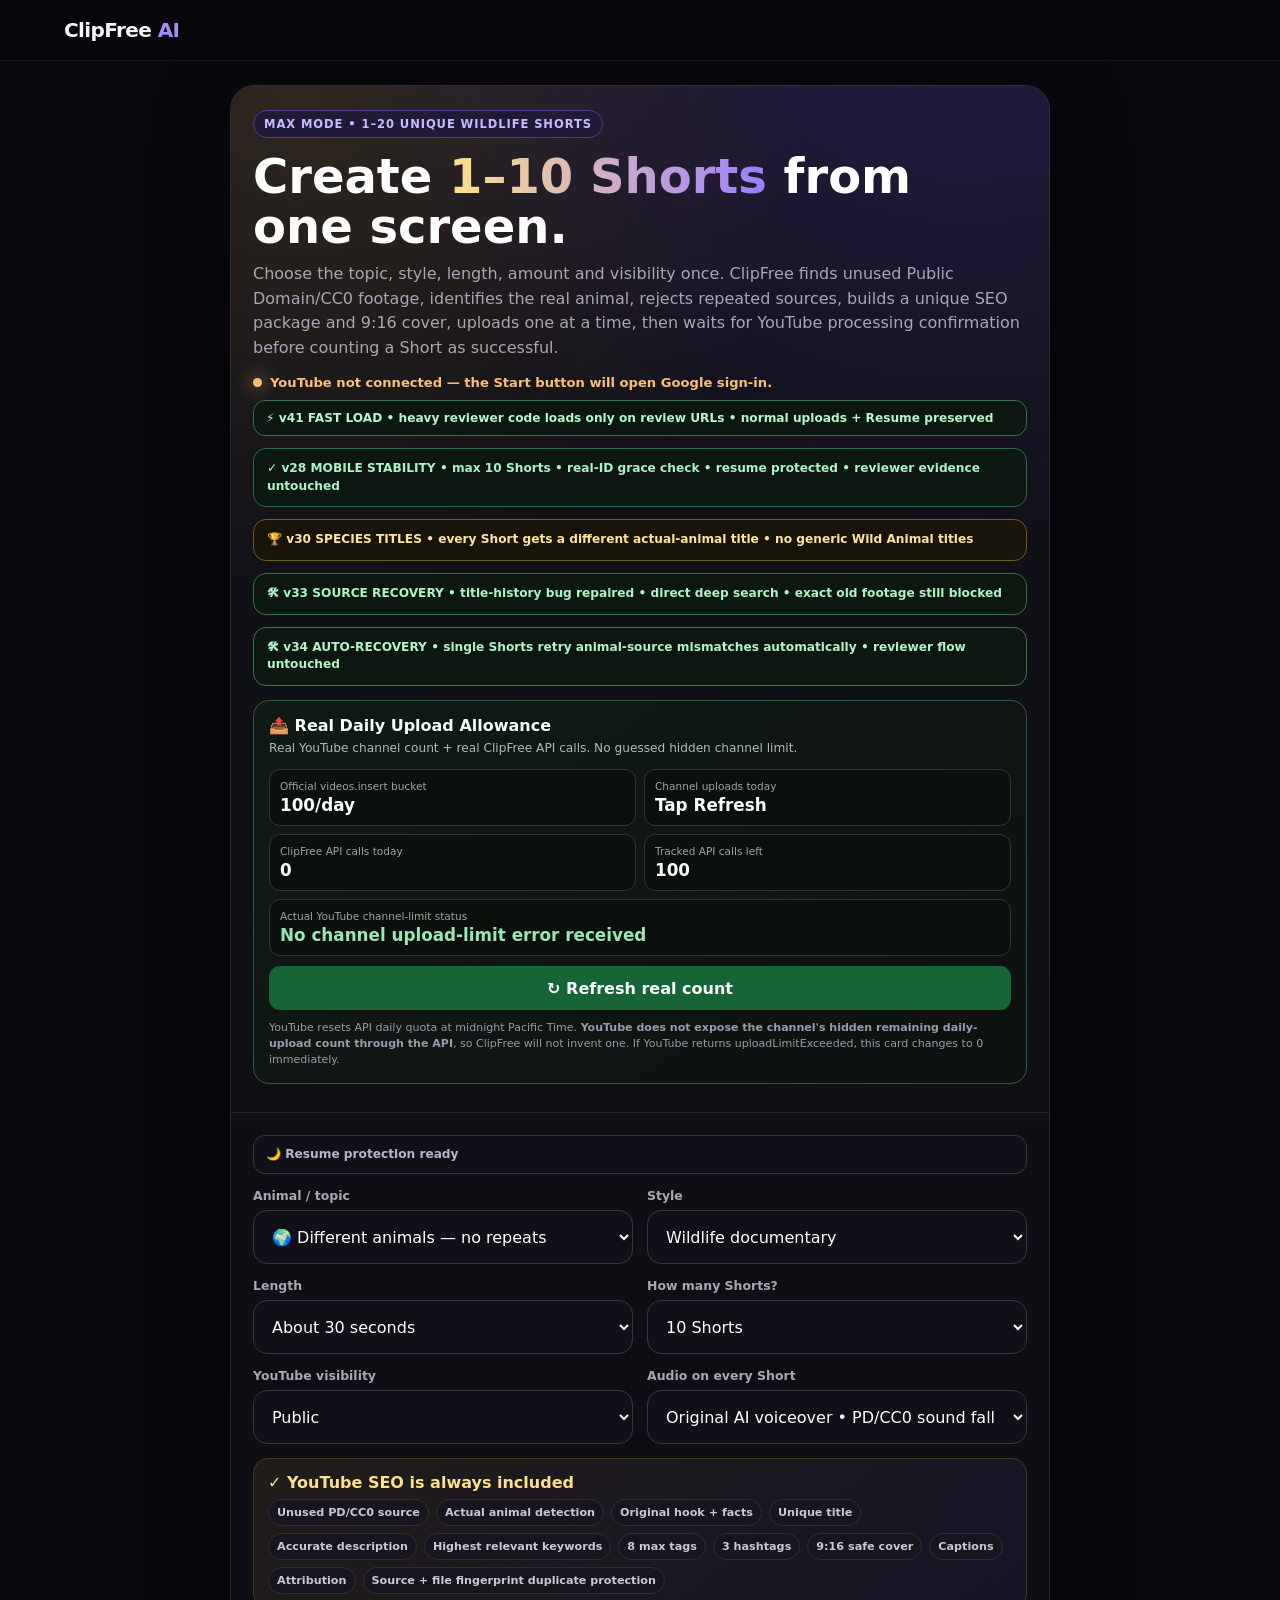
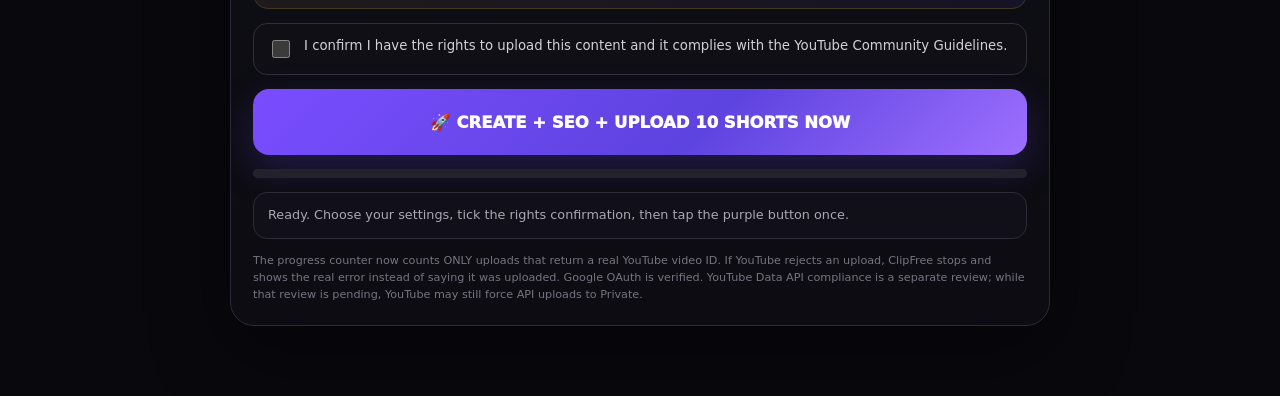
==== commit da047830: "Add files via upload" ====
--- a/index.html
+++ b/index.html
@@ -662,7 +662,7 @@
   <script type="module" src="originality-lite-v7.js?v=20260929-speedquality7"></script>
   <script type="module" src="category-pages.js?v=20261003-strictanimal11"></script>
   <script type="module" src="upload-speed-boost.js?v=20260929-speedquality7"></script>
-  <script type="module" src="compliance-demo-v11.js?v=20261009-v40"></script>
+  <script type="module" src="compliance-demo-v11.js?v=20261009-v41"></script>
   <script>
     (() => {
       const demoConnect = document.getElementById('demoConnectYoutube');
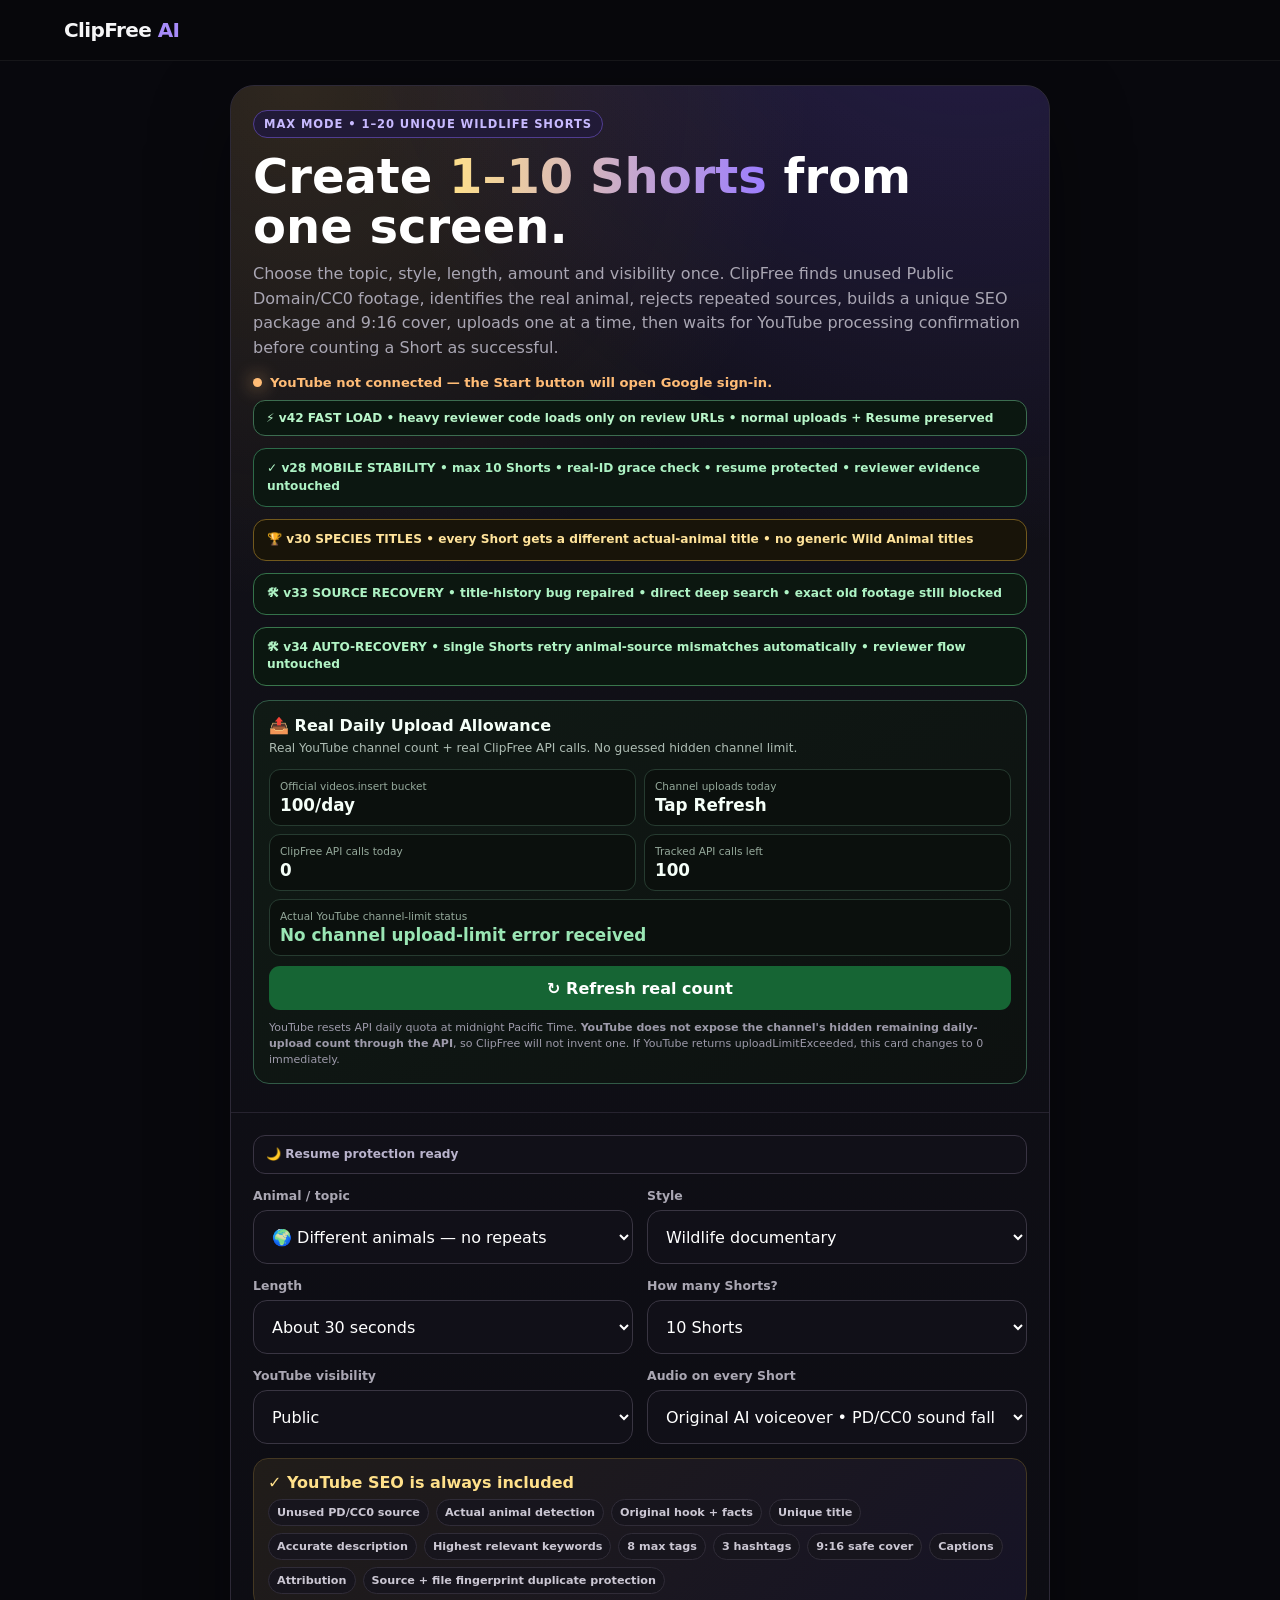
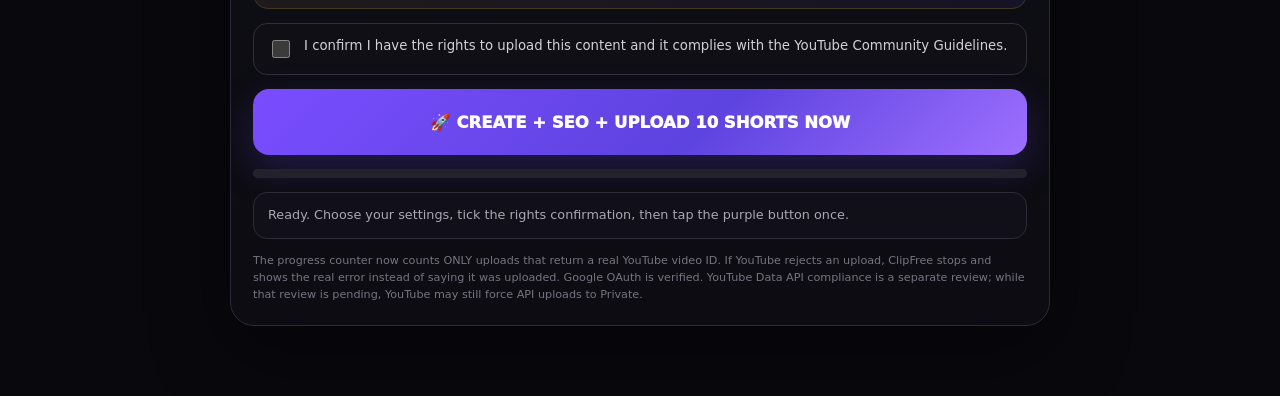
==== commit f546606e: "Add files via upload" ====
--- a/index.html
+++ b/index.html
@@ -654,6 +654,7 @@
 
   <script type="module" src="app.js?v=20260929-max4"></script>
   <script type="module" src="video-engine-v7.js?v=20261003-strictanimal11"></script>
+  <script src="upload-approval-gate-v42.js?v=20261009-v42"></script>
   <script type="module" src="youtube.js?v=20261003-strictanimal11"></script>
   <script type="module" src="ai-voiceover.js?v=20261003-compliance10turbo"></script>
   <script type="module" src="animal-generator.js?v=20261003-strictanimal11"></script>
@@ -662,7 +663,7 @@
   <script type="module" src="originality-lite-v7.js?v=20260929-speedquality7"></script>
   <script type="module" src="category-pages.js?v=20261003-strictanimal11"></script>
   <script type="module" src="upload-speed-boost.js?v=20260929-speedquality7"></script>
-  <script type="module" src="compliance-demo-v11.js?v=20261009-v41"></script>
+  <script type="module" src="compliance-demo-v11.js?v=20261009-v42"></script>
   <script>
     (() => {
       const demoConnect = document.getElementById('demoConnectYoutube');
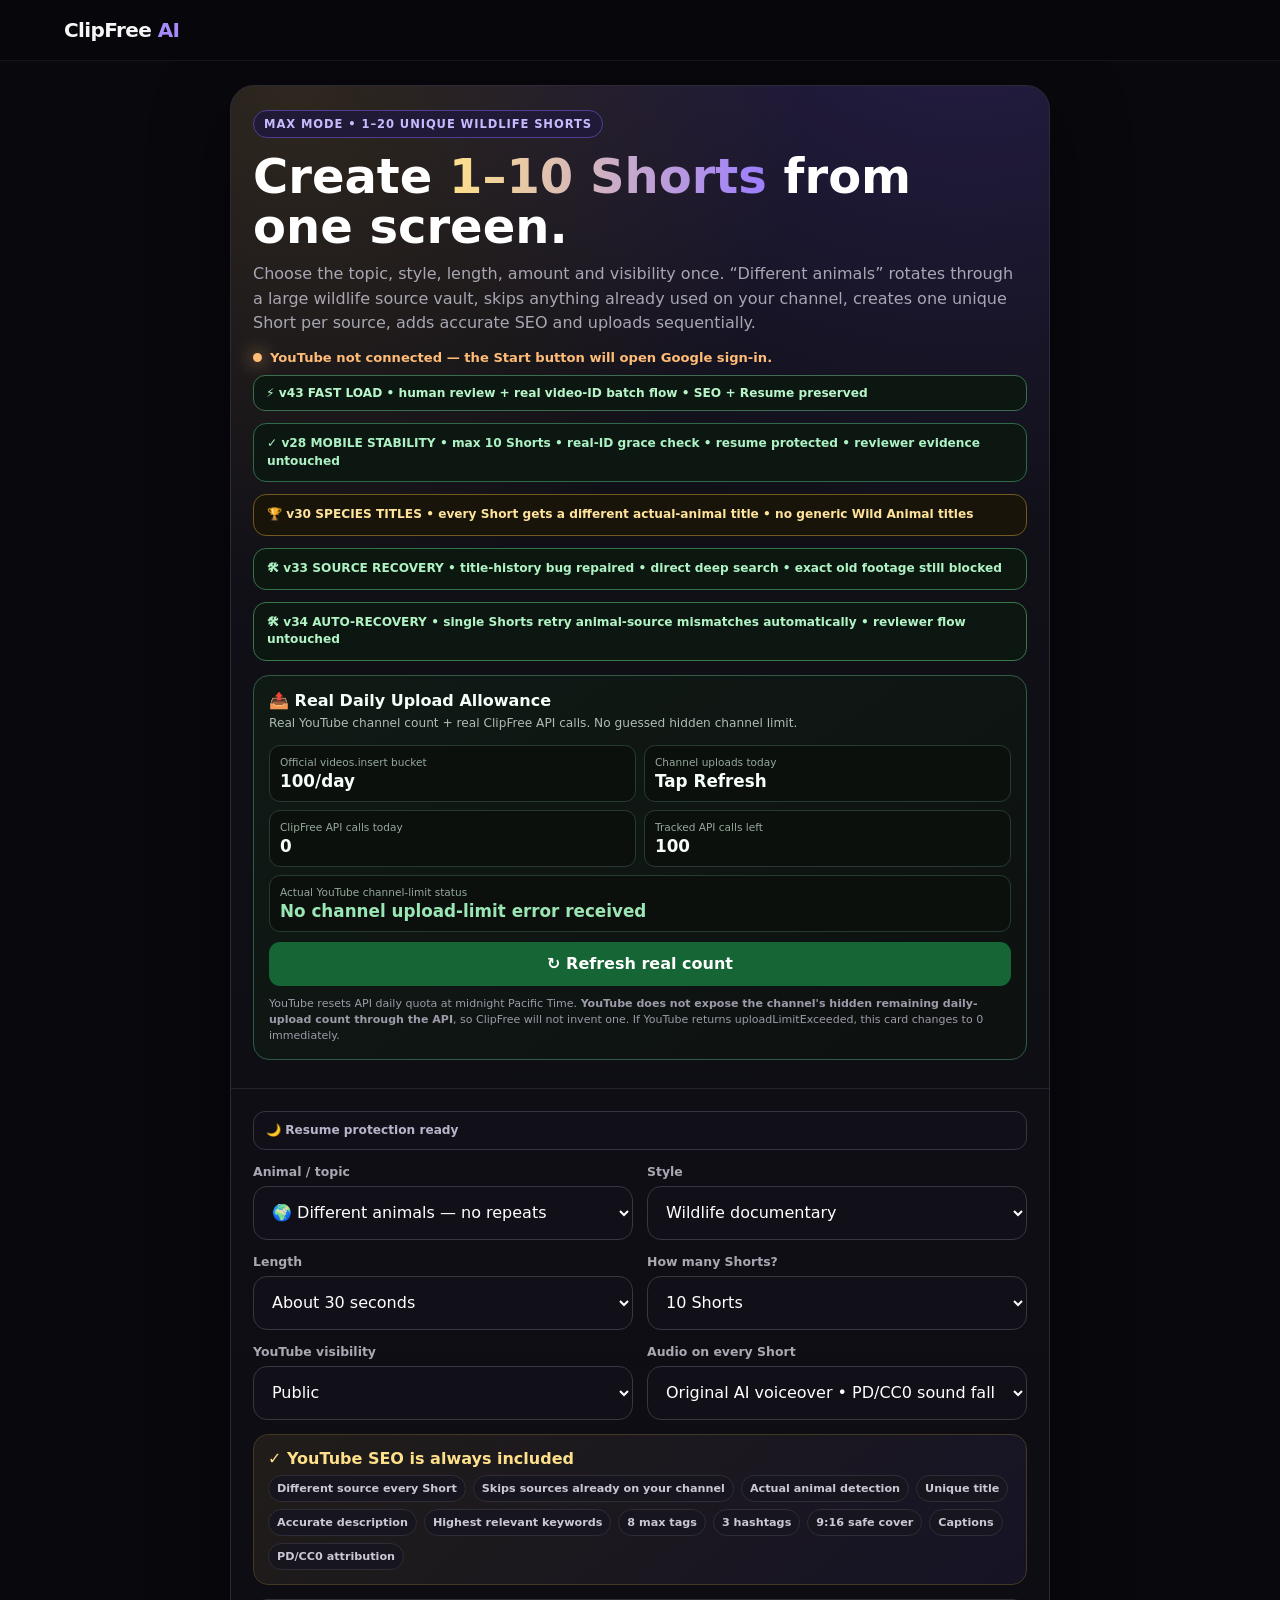
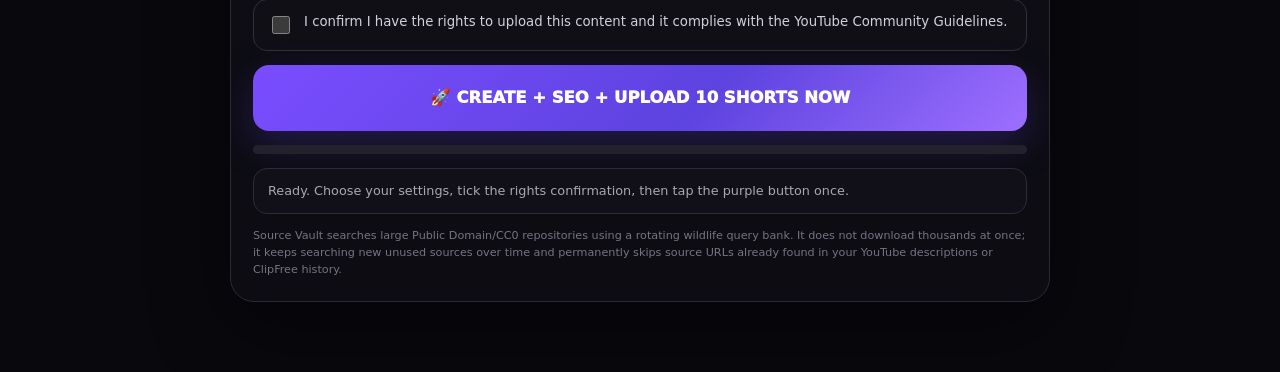
==== commit 8be8c7af: "Bump ClipFree v43 browser cache key" ====
--- a/index.html
+++ b/index.html
@@ -663,7 +663,7 @@
   <script type="module" src="originality-lite-v7.js?v=20260929-speedquality7"></script>
   <script type="module" src="category-pages.js?v=20261003-strictanimal11"></script>
   <script type="module" src="upload-speed-boost.js?v=20260929-speedquality7"></script>
-  <script type="module" src="compliance-demo-v11.js?v=20261009-v42"></script>
+  <script type="module" src="compliance-demo-v11.js?v=20261010-v43"></script>
   <script>
     (() => {
       const demoConnect = document.getElementById('demoConnectYoutube');
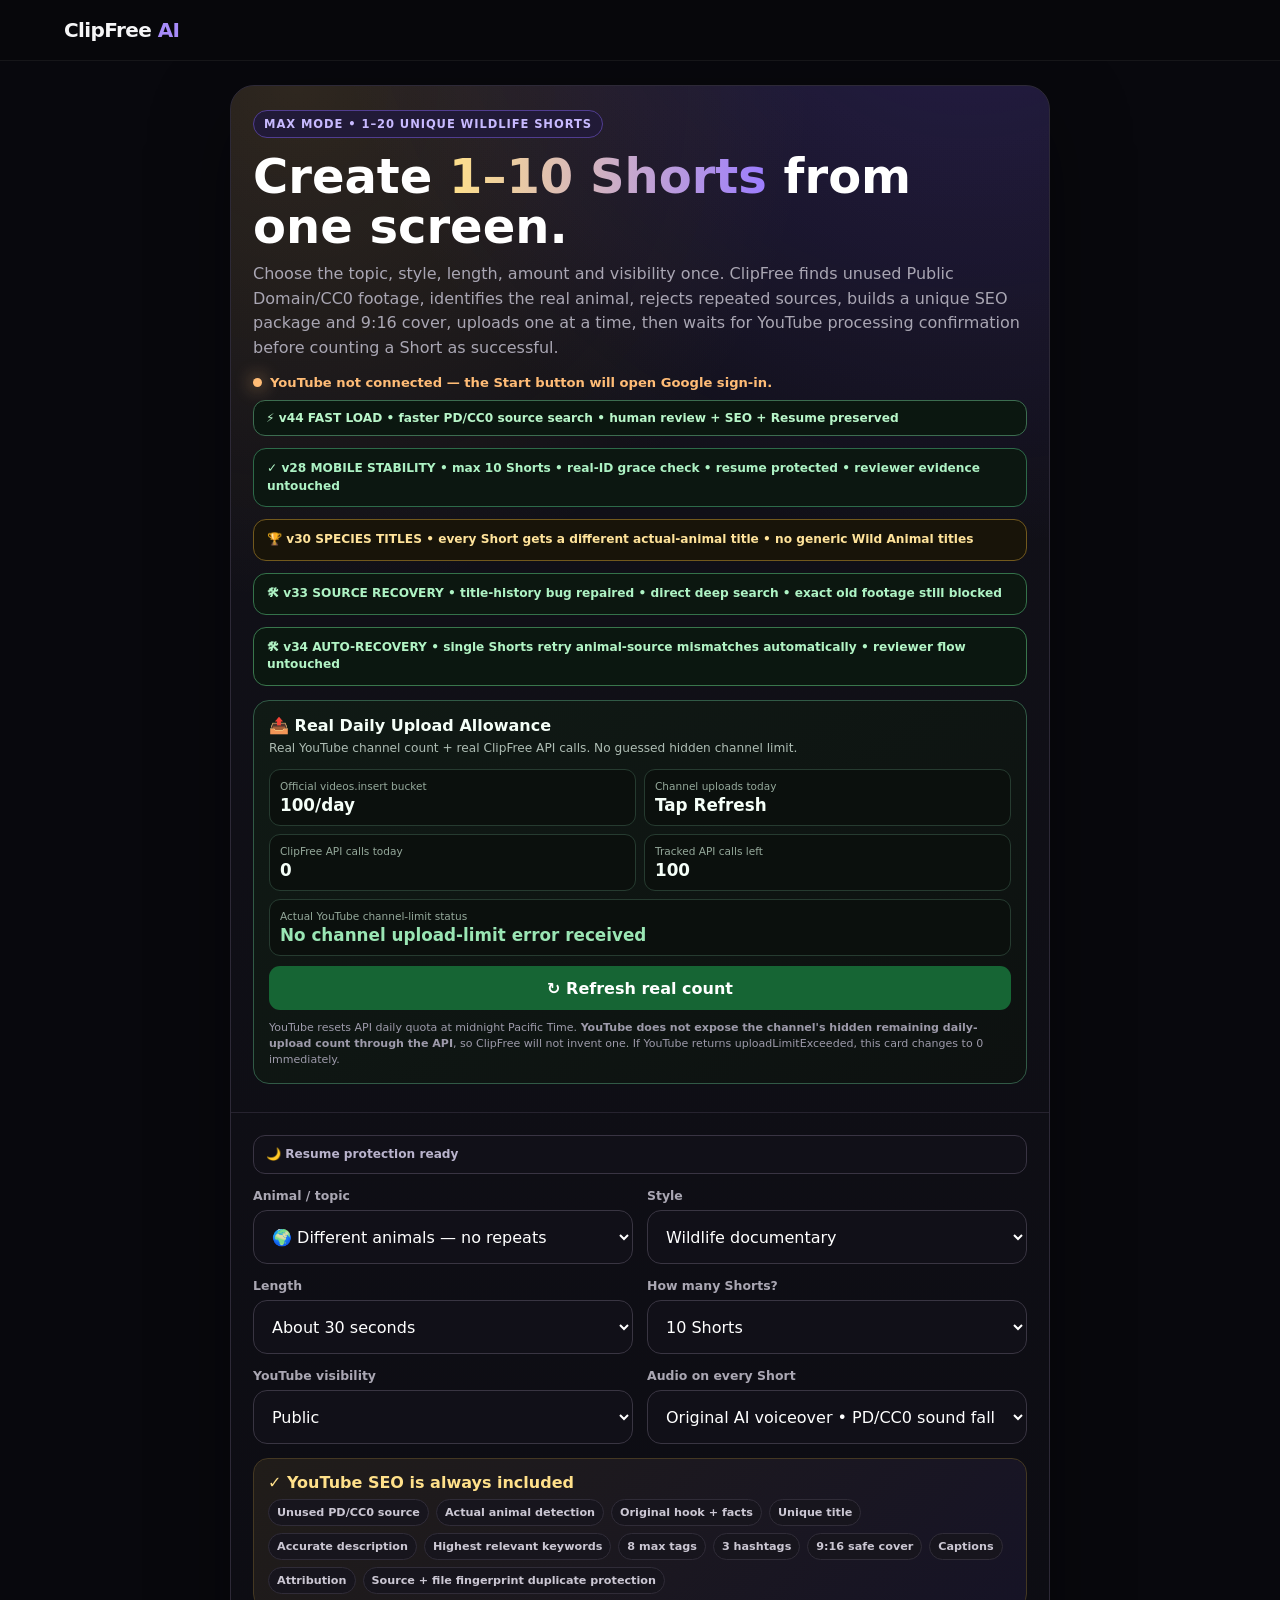
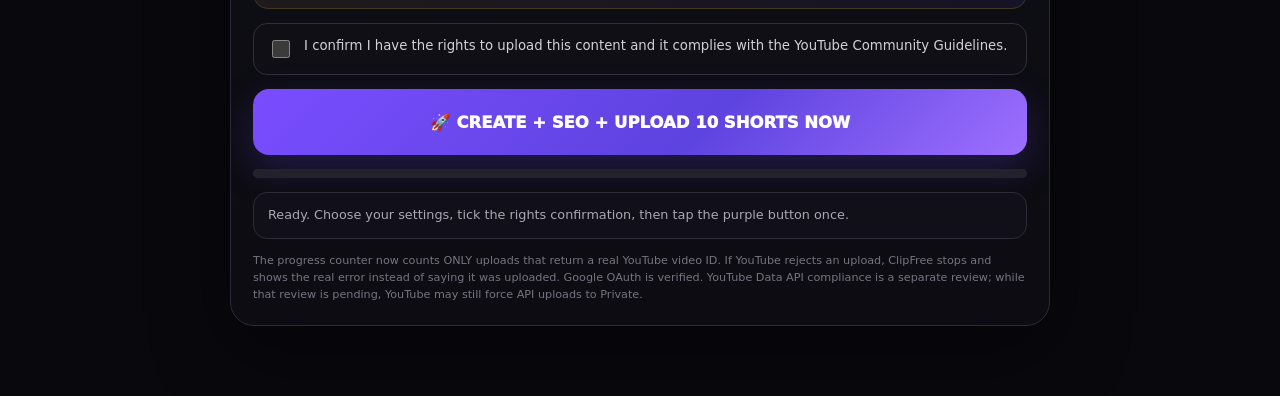
==== commit 3b9c90a7: "Bump v44 browser cache keys" ====
--- a/index.html
+++ b/index.html
@@ -657,13 +657,13 @@
   <script src="upload-approval-gate-v42.js?v=20261009-v42"></script>
   <script type="module" src="youtube.js?v=20261003-strictanimal11"></script>
   <script type="module" src="ai-voiceover.js?v=20261003-compliance10turbo"></script>
-  <script type="module" src="animal-generator.js?v=20261003-strictanimal11"></script>
+  <script type="module" src="animal-generator.js?v=20261010-fastsource44"></script>
   <script type="module" src="site.js?v=20260929-max4"></script>
   <script type="module" src="premium-auto.js?v=20260929-max4"></script>
   <script type="module" src="originality-lite-v7.js?v=20260929-speedquality7"></script>
   <script type="module" src="category-pages.js?v=20261003-strictanimal11"></script>
   <script type="module" src="upload-speed-boost.js?v=20260929-speedquality7"></script>
-  <script type="module" src="compliance-demo-v11.js?v=20261010-v43"></script>
+  <script type="module" src="compliance-demo-v11.js?v=20261010-v44"></script>
   <script>
     (() => {
       const demoConnect = document.getElementById('demoConnectYoutube');
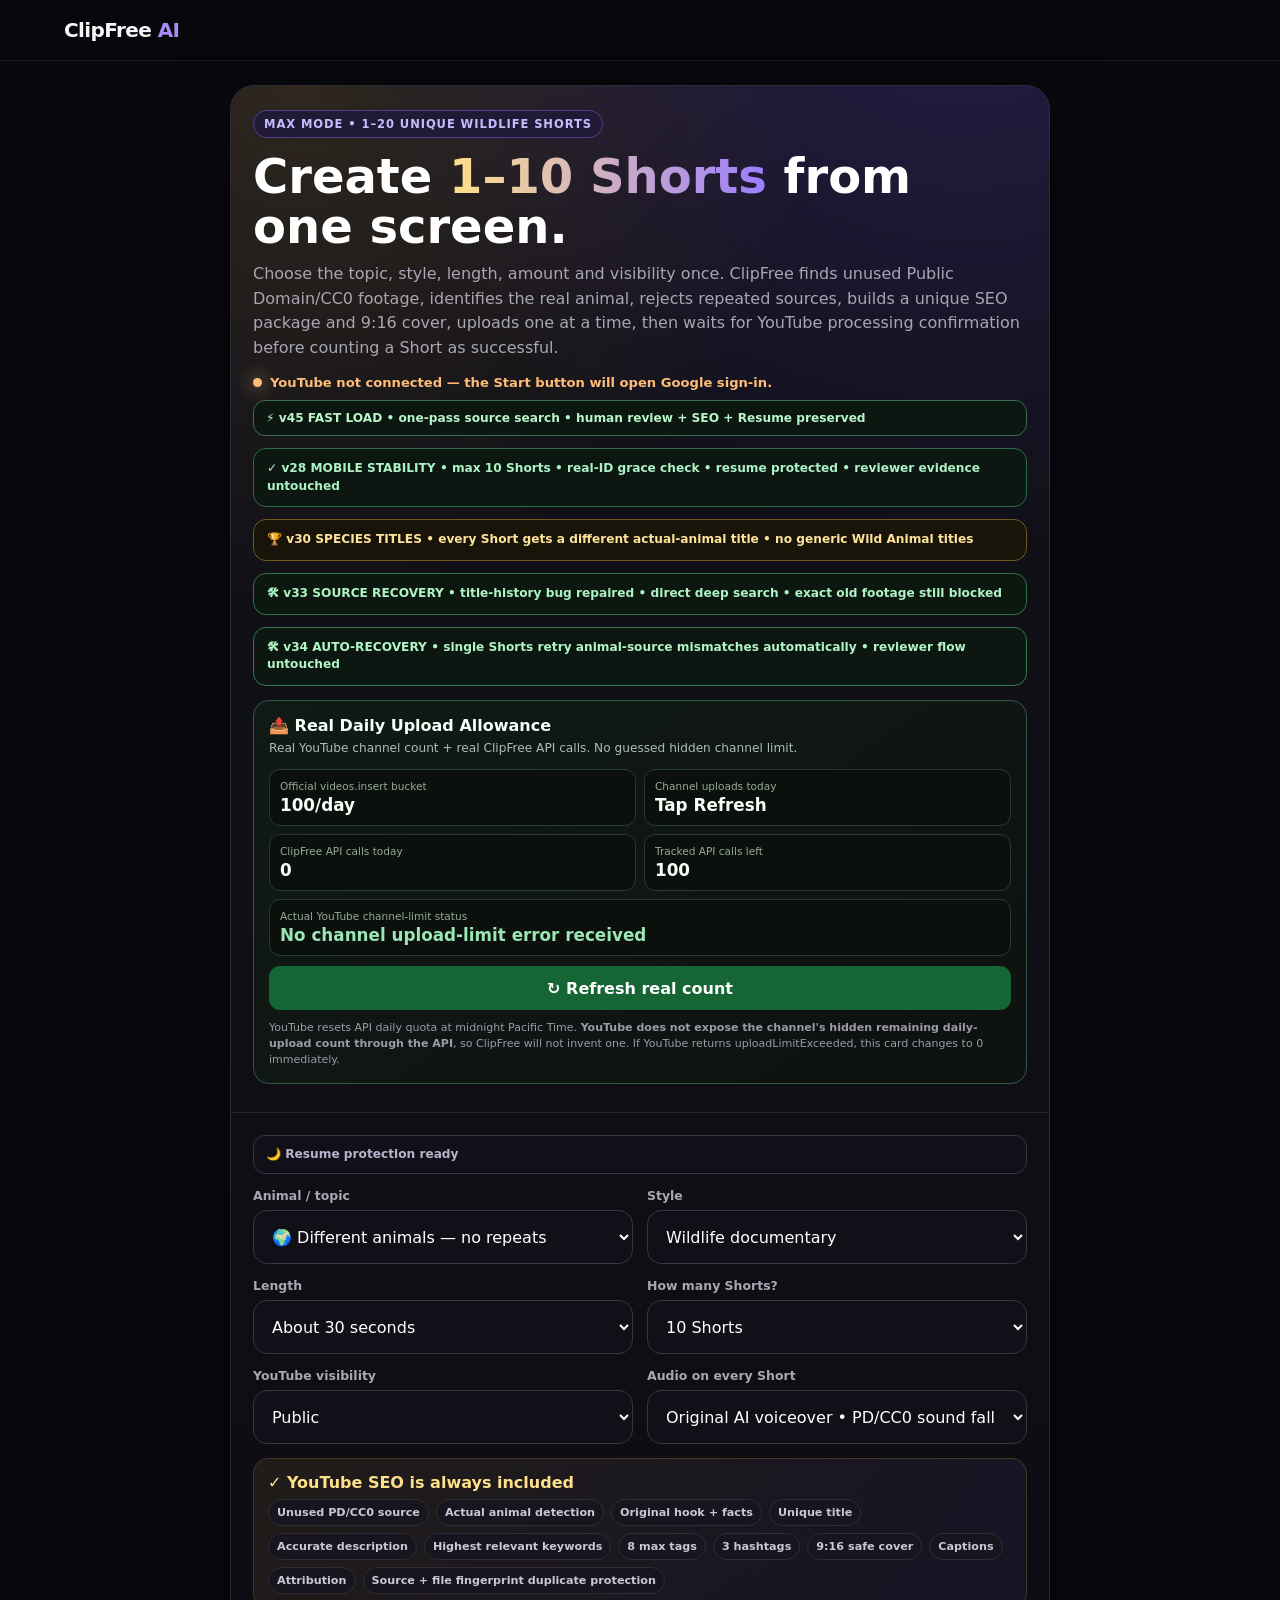
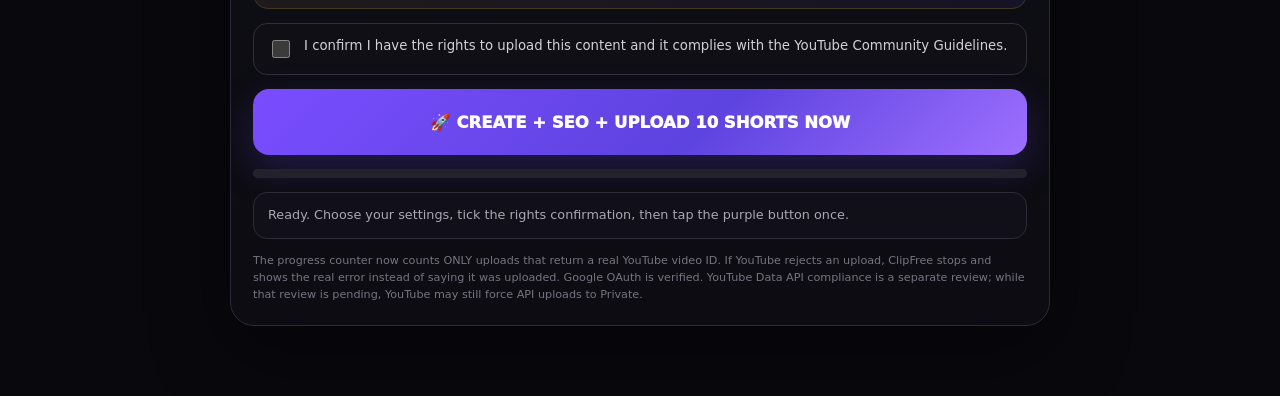
==== commit 39dadb87: "Bump v45 source speed cache keys" ====
--- a/index.html
+++ b/index.html
@@ -655,15 +655,15 @@
   <script type="module" src="app.js?v=20260929-max4"></script>
   <script type="module" src="video-engine-v7.js?v=20261003-strictanimal11"></script>
   <script src="upload-approval-gate-v42.js?v=20261009-v42"></script>
-  <script type="module" src="youtube.js?v=20261003-strictanimal11"></script>
+  <script type="module" src="youtube.js?v=20261010-sourcecache45"></script>
   <script type="module" src="ai-voiceover.js?v=20261003-compliance10turbo"></script>
-  <script type="module" src="animal-generator.js?v=20261010-fastsource44"></script>
+  <script type="module" src="animal-generator.js?v=20261010-fastsource45"></script>
   <script type="module" src="site.js?v=20260929-max4"></script>
   <script type="module" src="premium-auto.js?v=20260929-max4"></script>
   <script type="module" src="originality-lite-v7.js?v=20260929-speedquality7"></script>
   <script type="module" src="category-pages.js?v=20261003-strictanimal11"></script>
   <script type="module" src="upload-speed-boost.js?v=20260929-speedquality7"></script>
-  <script type="module" src="compliance-demo-v11.js?v=20261010-v44"></script>
+  <script type="module" src="compliance-demo-v11.js?v=20261010-v45"></script>
   <script>
     (() => {
       const demoConnect = document.getElementById('demoConnectYoutube');
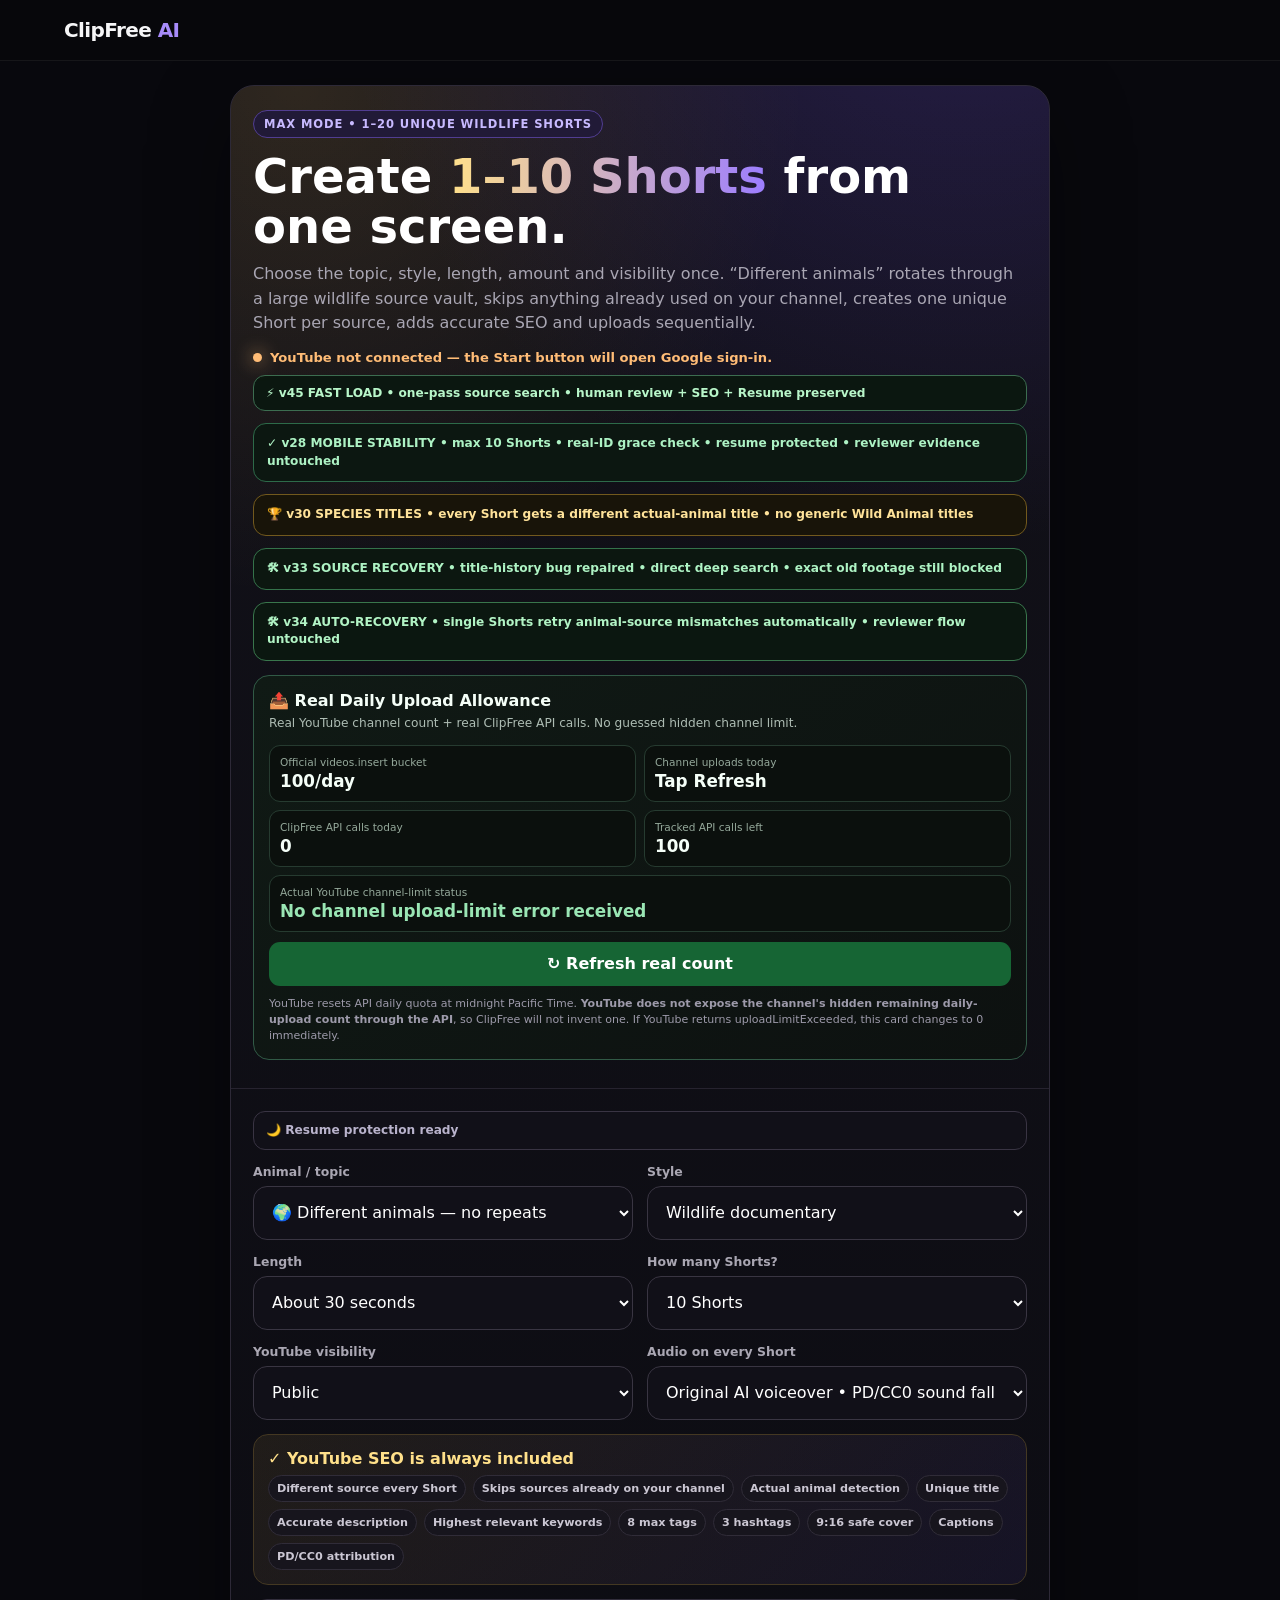
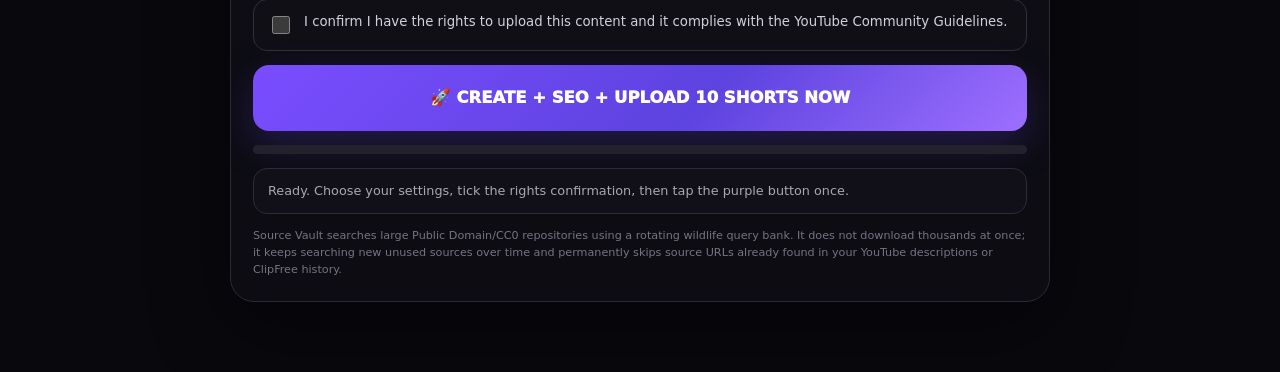
==== commit be591dcf: "Rollback index.html to last verified v42 state" ====
--- a/index.html
+++ b/index.html
@@ -655,15 +655,15 @@
   <script type="module" src="app.js?v=20260929-max4"></script>
   <script type="module" src="video-engine-v7.js?v=20261003-strictanimal11"></script>
   <script src="upload-approval-gate-v42.js?v=20261009-v42"></script>
-  <script type="module" src="youtube.js?v=20261010-sourcecache45"></script>
+  <script type="module" src="youtube.js?v=20261003-strictanimal11"></script>
   <script type="module" src="ai-voiceover.js?v=20261003-compliance10turbo"></script>
-  <script type="module" src="animal-generator.js?v=20261010-fastsource45"></script>
+  <script type="module" src="animal-generator.js?v=20261003-strictanimal11"></script>
   <script type="module" src="site.js?v=20260929-max4"></script>
   <script type="module" src="premium-auto.js?v=20260929-max4"></script>
   <script type="module" src="originality-lite-v7.js?v=20260929-speedquality7"></script>
   <script type="module" src="category-pages.js?v=20261003-strictanimal11"></script>
   <script type="module" src="upload-speed-boost.js?v=20260929-speedquality7"></script>
-  <script type="module" src="compliance-demo-v11.js?v=20261010-v45"></script>
+  <script type="module" src="compliance-demo-v11.js?v=20261009-v42"></script>
   <script>
     (() => {
       const demoConnect = document.getElementById('demoConnectYoutube');
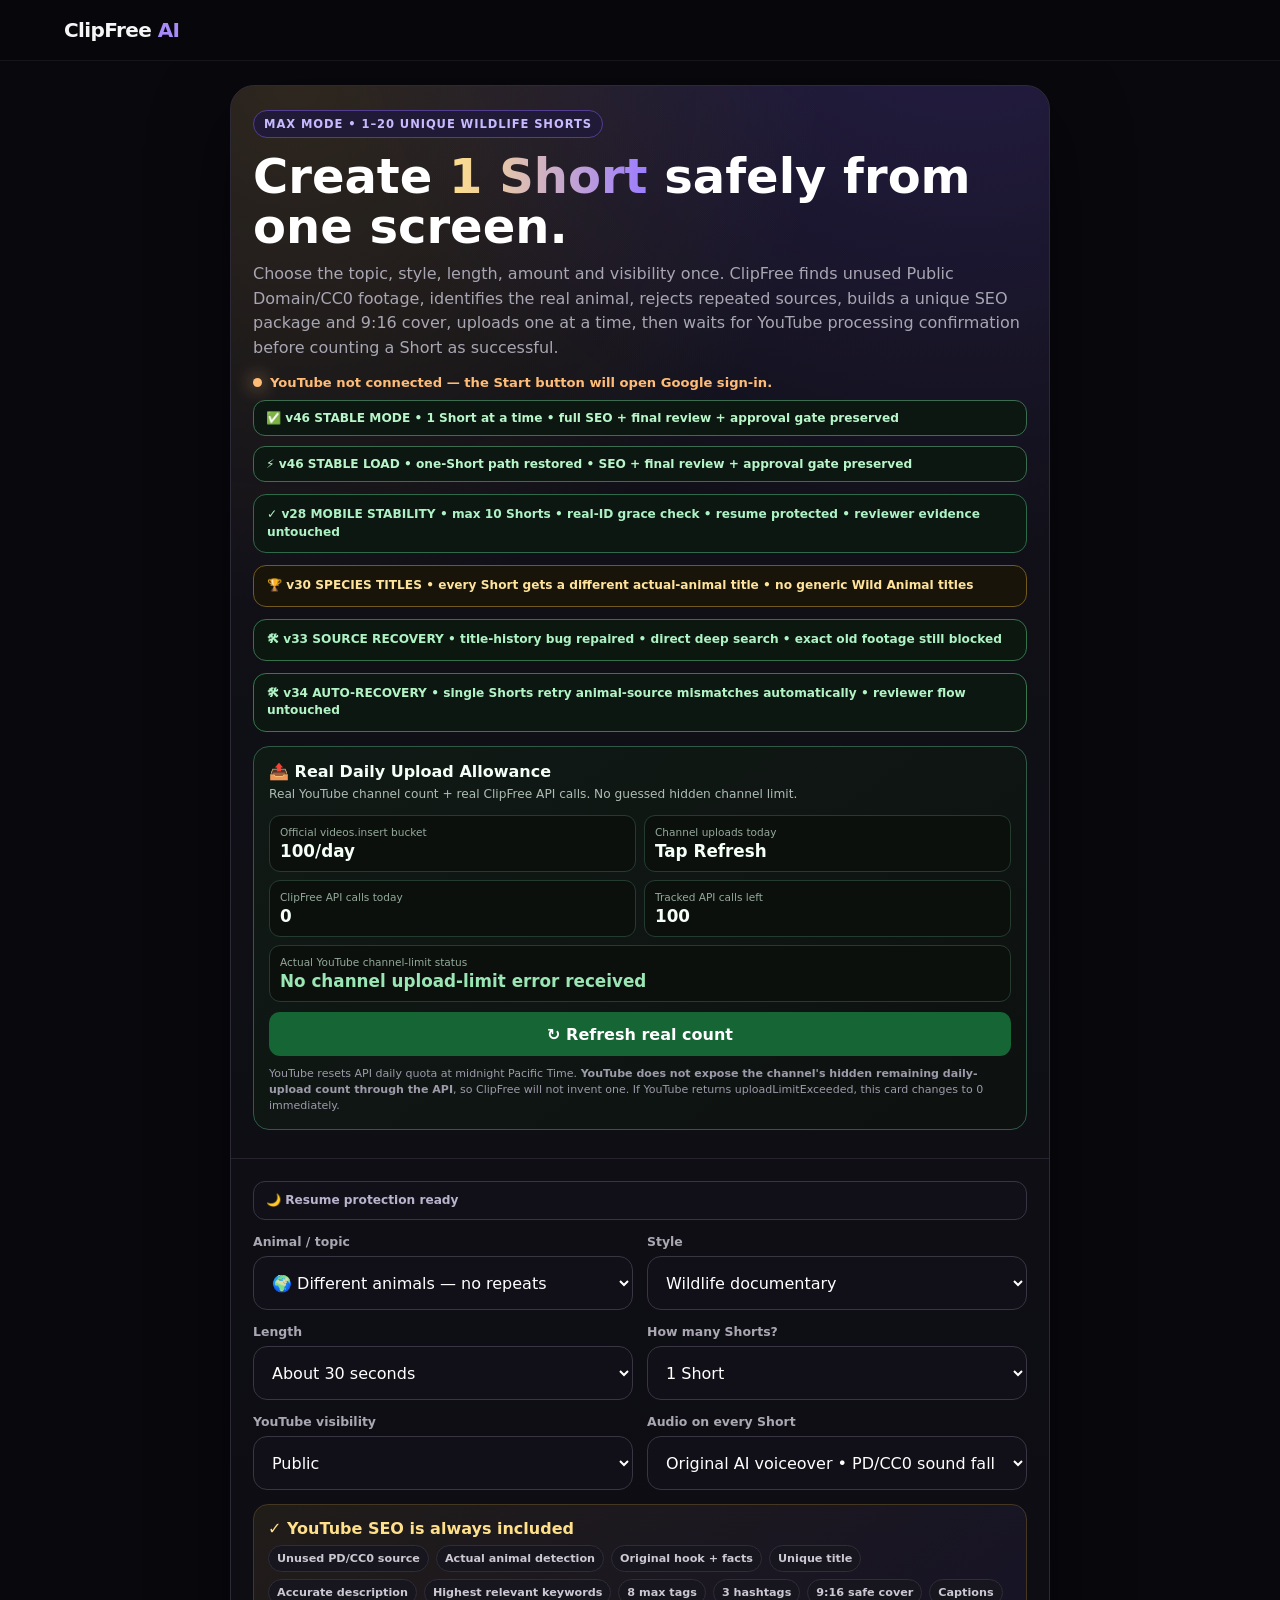
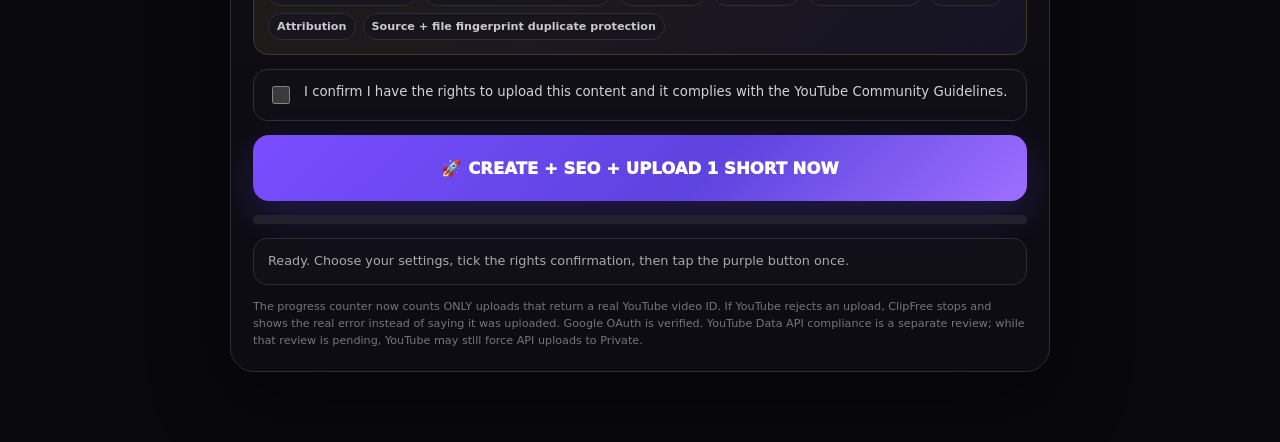
==== commit 8e406aac: "Bump v46 stable workflow cache key" ====
--- a/index.html
+++ b/index.html
@@ -663,7 +663,7 @@
   <script type="module" src="originality-lite-v7.js?v=20260929-speedquality7"></script>
   <script type="module" src="category-pages.js?v=20261003-strictanimal11"></script>
   <script type="module" src="upload-speed-boost.js?v=20260929-speedquality7"></script>
-  <script type="module" src="compliance-demo-v11.js?v=20261009-v42"></script>
+  <script type="module" src="compliance-demo-v11.js?v=20261010-v46"></script>
   <script>
     (() => {
       const demoConnect = document.getElementById('demoConnectYoutube');
